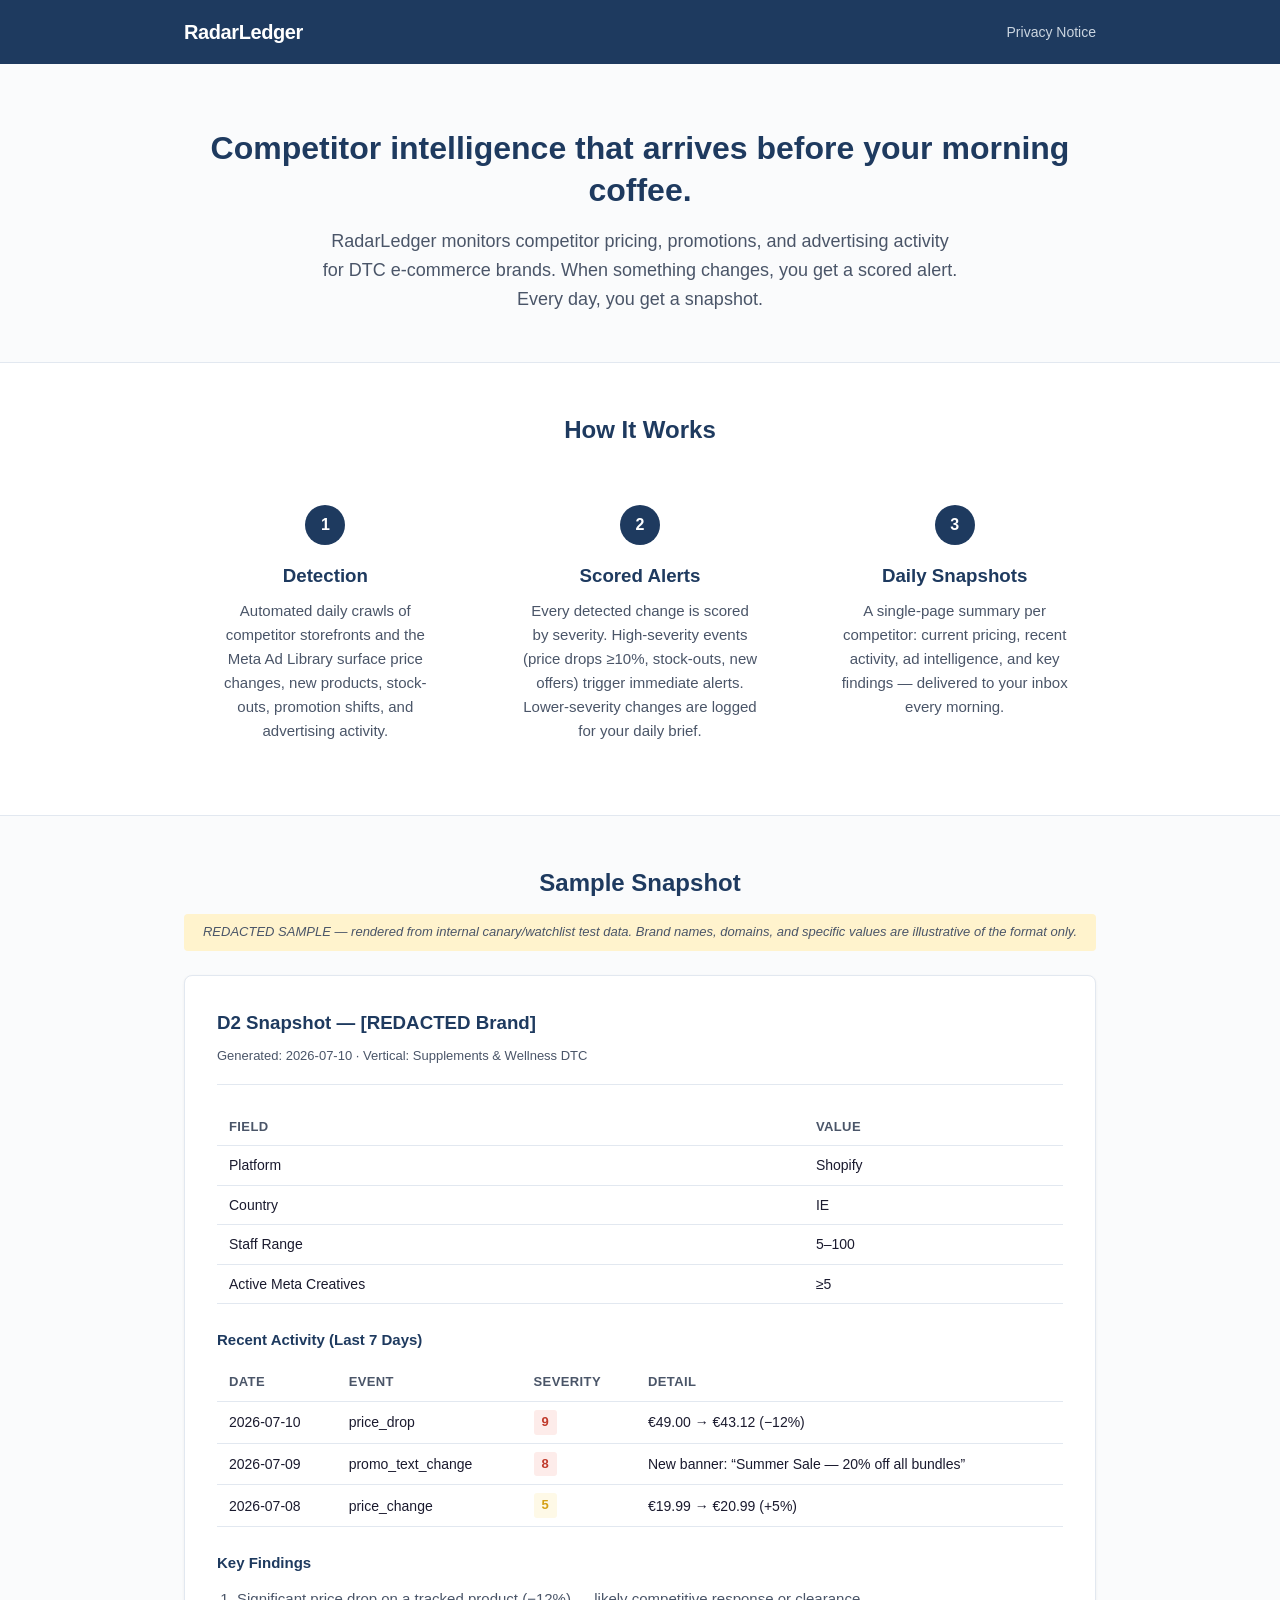
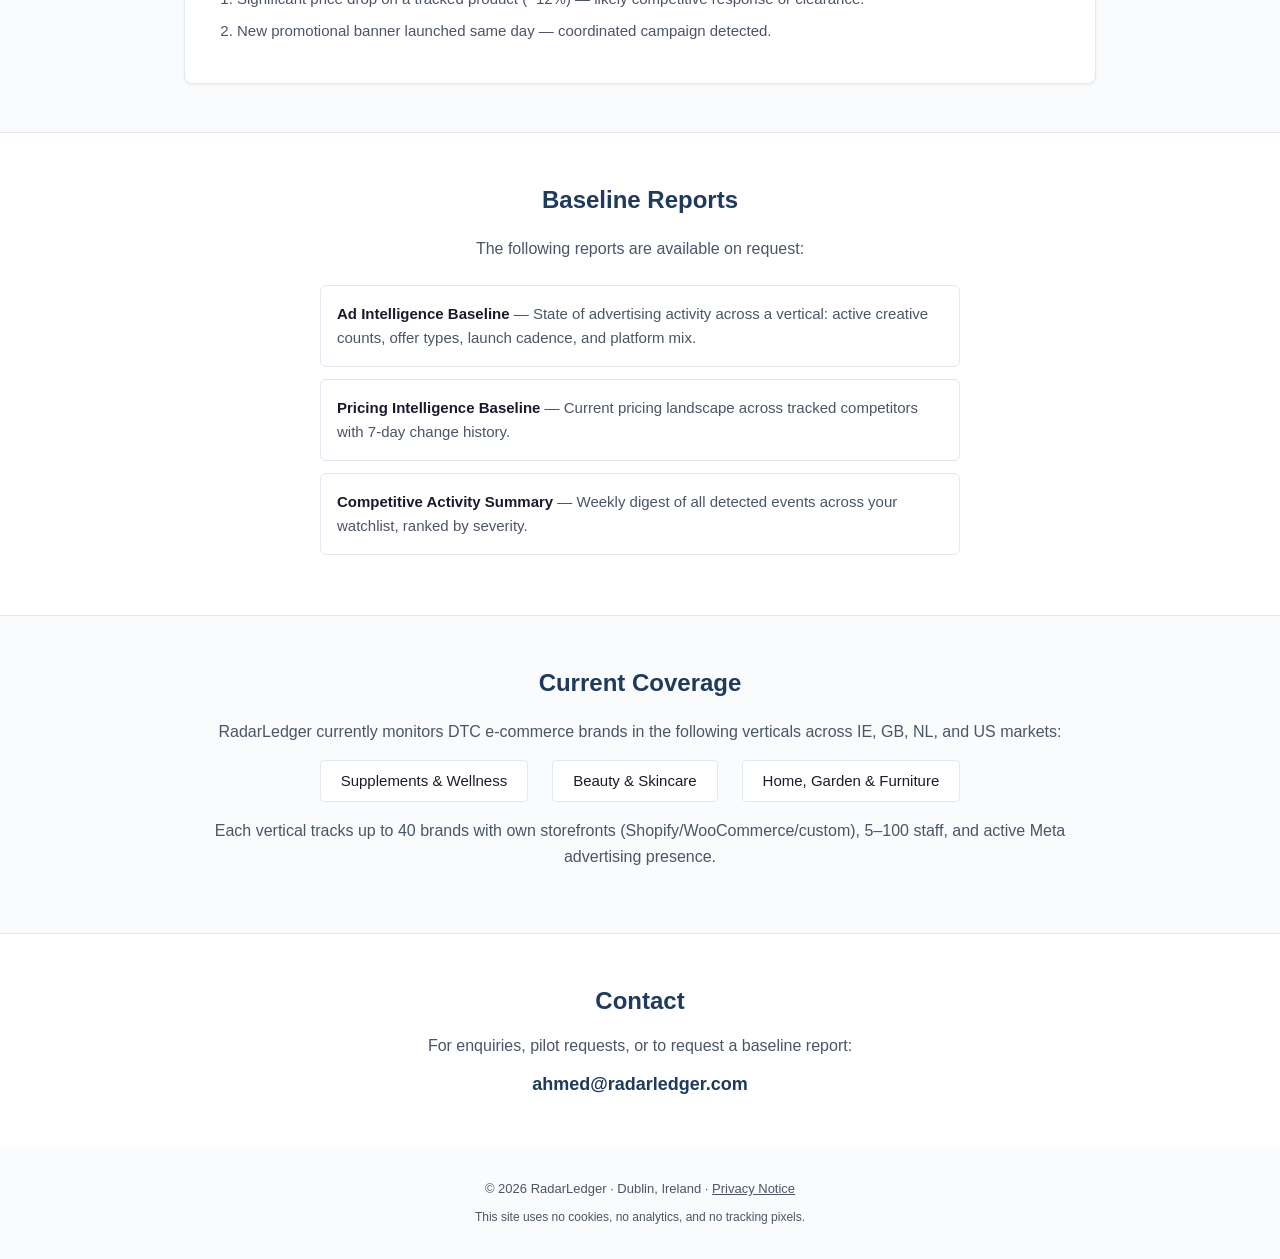
==== index.html @ 63203cfa "Initial site: index, privacy notice, CNAME for radarledger.com" ====
<!DOCTYPE html>
<html lang="en">
<head>
    <meta charset="UTF-8">
    <meta name="viewport" content="width=device-width, initial-scale=1.0">
    <title>RadarLedger — Competitive Price &amp; Promotion Intelligence</title>
    <meta name="description" content="RadarLedger monitors competitor pricing, promotions, and ad activity for DTC brands. Scored alerts and daily snapshots delivered to your inbox.">
    <link rel="stylesheet" href="style.css">
    <!-- DRAFT — FOR PROFESSIONAL REVIEW -->
    <!-- No cookies. No analytics. No tracking pixels. -->
</head>
<body>
    <header>
        <div class="container">
            <div class="logo">RadarLedger</div>
            <nav>
                <a href="/privacy">Privacy Notice</a>
            </nav>
        </div>
    </header>

    <main>
        <section class="hero">
            <div class="container">
                <h1>Competitor intelligence that arrives before your morning coffee.</h1>
                <p class="subtitle">RadarLedger monitors competitor pricing, promotions, and advertising activity for DTC e-commerce brands. When something changes, you get a scored alert. Every day, you get a snapshot.</p>
            </div>
        </section>

        <section class="how-it-works">
            <div class="container">
                <h2>How It Works</h2>
                <div class="steps">
                    <div class="step">
                        <div class="step-number">1</div>
                        <h3>Detection</h3>
                        <p>Automated daily crawls of competitor storefronts and the Meta Ad Library surface price changes, new products, stock-outs, promotion shifts, and advertising activity.</p>
                    </div>
                    <div class="step">
                        <div class="step-number">2</div>
                        <h3>Scored Alerts</h3>
                        <p>Every detected change is scored by severity. High-severity events (price drops &ge;10%, stock-outs, new offers) trigger immediate alerts. Lower-severity changes are logged for your daily brief.</p>
                    </div>
                    <div class="step">
                        <div class="step-number">3</div>
                        <h3>Daily Snapshots</h3>
                        <p>A single-page summary per competitor: current pricing, recent activity, ad intelligence, and key findings — delivered to your inbox every morning.</p>
                    </div>
                </div>
            </div>
        </section>

        <section class="sample-snapshot">
            <div class="container">
                <h2>Sample Snapshot</h2>
                <p class="sample-label">REDACTED SAMPLE — rendered from internal canary/watchlist test data. Brand names, domains, and specific values are illustrative of the format only.</p>
                <div class="snapshot-card">
                    <div class="snapshot-header">
                        <h3>D2 Snapshot — [REDACTED Brand]</h3>
                        <span class="snapshot-meta">Generated: 2026-07-10 &middot; Vertical: Supplements &amp; Wellness DTC</span>
                    </div>
                    <table class="snapshot-table">
                        <thead>
                            <tr>
                                <th>Field</th>
                                <th>Value</th>
                            </tr>
                        </thead>
                        <tbody>
                            <tr><td>Platform</td><td>Shopify</td></tr>
                            <tr><td>Country</td><td>IE</td></tr>
                            <tr><td>Staff Range</td><td>5–100</td></tr>
                            <tr><td>Active Meta Creatives</td><td>&ge;5</td></tr>
                        </tbody>
                    </table>

                    <h4>Recent Activity (Last 7 Days)</h4>
                    <table class="snapshot-table">
                        <thead>
                            <tr>
                                <th>Date</th>
                                <th>Event</th>
                                <th>Severity</th>
                                <th>Detail</th>
                            </tr>
                        </thead>
                        <tbody>
                            <tr>
                                <td>2026-07-10</td>
                                <td>price_drop</td>
                                <td><span class="severity high">9</span></td>
                                <td>&euro;49.00 &rarr; &euro;43.12 (&minus;12%)</td>
                            </tr>
                            <tr>
                                <td>2026-07-09</td>
                                <td>promo_text_change</td>
                                <td><span class="severity high">8</span></td>
                                <td>New banner: &ldquo;Summer Sale — 20% off all bundles&rdquo;</td>
                            </tr>
                            <tr>
                                <td>2026-07-08</td>
                                <td>price_change</td>
                                <td><span class="severity medium">5</span></td>
                                <td>&euro;19.99 &rarr; &euro;20.99 (+5%)</td>
                            </tr>
                        </tbody>
                    </table>

                    <h4>Key Findings</h4>
                    <ol>
                        <li>Significant price drop on a tracked product (&minus;12%) — likely competitive response or clearance.</li>
                        <li>New promotional banner launched same day — coordinated campaign detected.</li>
                    </ol>
                </div>
            </div>
        </section>

        <section class="reports">
            <div class="container">
                <h2>Baseline Reports</h2>
                <p>The following reports are available on request:</p>
                <ul class="report-list">
                    <li><strong>Ad Intelligence Baseline</strong> — State of advertising activity across a vertical: active creative counts, offer types, launch cadence, and platform mix.</li>
                    <li><strong>Pricing Intelligence Baseline</strong> — Current pricing landscape across tracked competitors with 7-day change history.</li>
                    <li><strong>Competitive Activity Summary</strong> — Weekly digest of all detected events across your watchlist, ranked by severity.</li>
                </ul>
            </div>
        </section>

        <section class="verticals">
            <div class="container">
                <h2>Current Coverage</h2>
                <p>RadarLedger currently monitors DTC e-commerce brands in the following verticals across IE, GB, NL, and US markets:</p>
                <ul class="vertical-list">
                    <li>Supplements &amp; Wellness</li>
                    <li>Beauty &amp; Skincare</li>
                    <li>Home, Garden &amp; Furniture</li>
                </ul>
                <p>Each vertical tracks up to 40 brands with own storefronts (Shopify/WooCommerce/custom), 5–100 staff, and active Meta advertising presence.</p>
            </div>
        </section>

        <section class="contact">
            <div class="container">
                <h2>Contact</h2>
                <p>For enquiries, pilot requests, or to request a baseline report:</p>
                <p class="contact-email"><a href="mailto:ahmed@radarledger.com">ahmed@radarledger.com</a></p>
            </div>
        </section>
    </main>

    <footer>
        <div class="container">
            <p>&copy; 2026 RadarLedger &middot; Dublin, Ireland &middot; <a href="/privacy">Privacy Notice</a></p>
            <p class="footer-note">This site uses no cookies, no analytics, and no tracking pixels.</p>
        </div>
    </footer>
</body>
</html>
---- style.css ----
/* RadarLedger — Static Site Styles */
/* No external fonts loaded (privacy). System font stack only. */

:root {
    --color-bg: #fafbfc;
    --color-surface: #ffffff;
    --color-text: #1a1a2e;
    --color-text-muted: #4a5568;
    --color-primary: #1e3a5f;
    --color-accent: #2d6a4f;
    --color-border: #e2e8f0;
    --color-severity-high: #c0392b;
    --color-severity-medium: #d4a017;
    --font-stack: -apple-system, BlinkMacSystemFont, "Segoe UI", Roboto, "Helvetica Neue", Arial, sans-serif;
    --max-width: 960px;
}

*, *::before, *::after {
    box-sizing: border-box;
    margin: 0;
    padding: 0;
}

html {
    font-size: 16px;
    line-height: 1.6;
}

body {
    font-family: var(--font-stack);
    color: var(--color-text);
    background: var(--color-bg);
}

.container {
    max-width: var(--max-width);
    margin: 0 auto;
    padding: 0 1.5rem;
}

/* Header */
header {
    background: var(--color-primary);
    color: #fff;
    padding: 1rem 0;
}

header .container {
    display: flex;
    justify-content: space-between;
    align-items: center;
}

.logo {
    font-size: 1.25rem;
    font-weight: 700;
    letter-spacing: -0.02em;
}

nav a {
    color: #cbd5e0;
    text-decoration: none;
    font-size: 0.875rem;
}

nav a:hover {
    color: #fff;
}

/* Hero */
.hero {
    padding: 4rem 0 3rem;
    text-align: center;
}

.hero h1 {
    font-size: 2rem;
    font-weight: 700;
    line-height: 1.3;
    color: var(--color-primary);
    margin-bottom: 1rem;
}

.subtitle {
    font-size: 1.125rem;
    color: var(--color-text-muted);
    max-width: 640px;
    margin: 0 auto;
}

/* How It Works */
.how-it-works {
    padding: 3rem 0;
    background: var(--color-surface);
    border-top: 1px solid var(--color-border);
    border-bottom: 1px solid var(--color-border);
}

.how-it-works h2 {
    text-align: center;
    margin-bottom: 2rem;
    color: var(--color-primary);
}

.steps {
    display: grid;
    grid-template-columns: repeat(auto-fit, minmax(250px, 1fr));
    gap: 2rem;
}

.step {
    text-align: center;
    padding: 1.5rem;
}

.step-number {
    display: inline-flex;
    align-items: center;
    justify-content: center;
    width: 2.5rem;
    height: 2.5rem;
    background: var(--color-primary);
    color: #fff;
    border-radius: 50%;
    font-weight: 700;
    margin-bottom: 1rem;
}

.step h3 {
    margin-bottom: 0.5rem;
    color: var(--color-primary);
}

.step p {
    font-size: 0.9375rem;
    color: var(--color-text-muted);
}

/* Sample Snapshot */
.sample-snapshot {
    padding: 3rem 0;
}

.sample-snapshot h2 {
    text-align: center;
    margin-bottom: 0.75rem;
    color: var(--color-primary);
}

.sample-label {
    text-align: center;
    font-size: 0.8125rem;
    color: var(--color-text-muted);
    font-style: italic;
    margin-bottom: 1.5rem;
    padding: 0.5rem 1rem;
    background: #fff3cd;
    border-radius: 4px;
    display: inline-block;
    width: 100%;
}

.snapshot-card {
    background: var(--color-surface);
    border: 1px solid var(--color-border);
    border-radius: 8px;
    padding: 2rem;
    box-shadow: 0 1px 3px rgba(0,0,0,0.06);
}

.snapshot-header {
    margin-bottom: 1.5rem;
    padding-bottom: 1rem;
    border-bottom: 1px solid var(--color-border);
}

.snapshot-header h3 {
    color: var(--color-primary);
    margin-bottom: 0.25rem;
}

.snapshot-meta {
    font-size: 0.8125rem;
    color: var(--color-text-muted);
}

.snapshot-card h4 {
    margin-top: 1.5rem;
    margin-bottom: 0.75rem;
    color: var(--color-primary);
    font-size: 0.9375rem;
}

.snapshot-table {
    width: 100%;
    border-collapse: collapse;
    font-size: 0.875rem;
}

.snapshot-table th,
.snapshot-table td {
    text-align: left;
    padding: 0.5rem 0.75rem;
    border-bottom: 1px solid var(--color-border);
}

.snapshot-table th {
    font-weight: 600;
    color: var(--color-text-muted);
    font-size: 0.8125rem;
    text-transform: uppercase;
    letter-spacing: 0.03em;
}

.severity {
    display: inline-block;
    padding: 0.125rem 0.5rem;
    border-radius: 3px;
    font-weight: 600;
    font-size: 0.8125rem;
}

.severity.high {
    background: #fdecea;
    color: var(--color-severity-high);
}

.severity.medium {
    background: #fef9e7;
    color: var(--color-severity-medium);
}

.snapshot-card ol {
    padding-left: 1.25rem;
    font-size: 0.9375rem;
    color: var(--color-text-muted);
}

.snapshot-card ol li {
    margin-bottom: 0.5rem;
}

/* Reports */
.reports {
    padding: 3rem 0;
    background: var(--color-surface);
    border-top: 1px solid var(--color-border);
    border-bottom: 1px solid var(--color-border);
}

.reports h2 {
    text-align: center;
    margin-bottom: 1rem;
    color: var(--color-primary);
}

.reports > .container > p {
    text-align: center;
    margin-bottom: 1.5rem;
    color: var(--color-text-muted);
}

.report-list {
    list-style: none;
    max-width: 640px;
    margin: 0 auto;
}

.report-list li {
    padding: 1rem;
    border: 1px solid var(--color-border);
    border-radius: 6px;
    margin-bottom: 0.75rem;
    font-size: 0.9375rem;
    color: var(--color-text-muted);
}

.report-list li strong {
    color: var(--color-text);
}

/* Verticals */
.verticals {
    padding: 3rem 0;
}

.verticals h2 {
    text-align: center;
    margin-bottom: 1rem;
    color: var(--color-primary);
}

.verticals p {
    text-align: center;
    color: var(--color-text-muted);
    margin-bottom: 1rem;
}

.vertical-list {
    list-style: none;
    display: flex;
    justify-content: center;
    gap: 1.5rem;
    flex-wrap: wrap;
    margin-bottom: 1rem;
}

.vertical-list li {
    padding: 0.5rem 1.25rem;
    background: var(--color-surface);
    border: 1px solid var(--color-border);
    border-radius: 4px;
    font-size: 0.9375rem;
    font-weight: 500;
}

/* Contact */
.contact {
    padding: 3rem 0;
    text-align: center;
    background: var(--color-surface);
    border-top: 1px solid var(--color-border);
}

.contact h2 {
    margin-bottom: 0.75rem;
    color: var(--color-primary);
}

.contact p {
    color: var(--color-text-muted);
}

.contact-email {
    margin-top: 0.75rem;
}

.contact-email a {
    color: var(--color-primary);
    font-weight: 600;
    font-size: 1.125rem;
    text-decoration: none;
}

.contact-email a:hover {
    text-decoration: underline;
}

/* Footer */
footer {
    padding: 2rem 0;
    text-align: center;
    font-size: 0.8125rem;
    color: var(--color-text-muted);
}

footer a {
    color: var(--color-text-muted);
    text-decoration: underline;
}

.footer-note {
    margin-top: 0.5rem;
    font-size: 0.75rem;
}

/* Responsive */
@media (max-width: 600px) {
    .hero h1 {
        font-size: 1.5rem;
    }

    .steps {
        grid-template-columns: 1fr;
    }

    .vertical-list {
        flex-direction: column;
        align-items: center;
    }

    .snapshot-card {
        padding: 1.25rem;
    }

    .snapshot-table {
        font-size: 0.8125rem;
    }
}
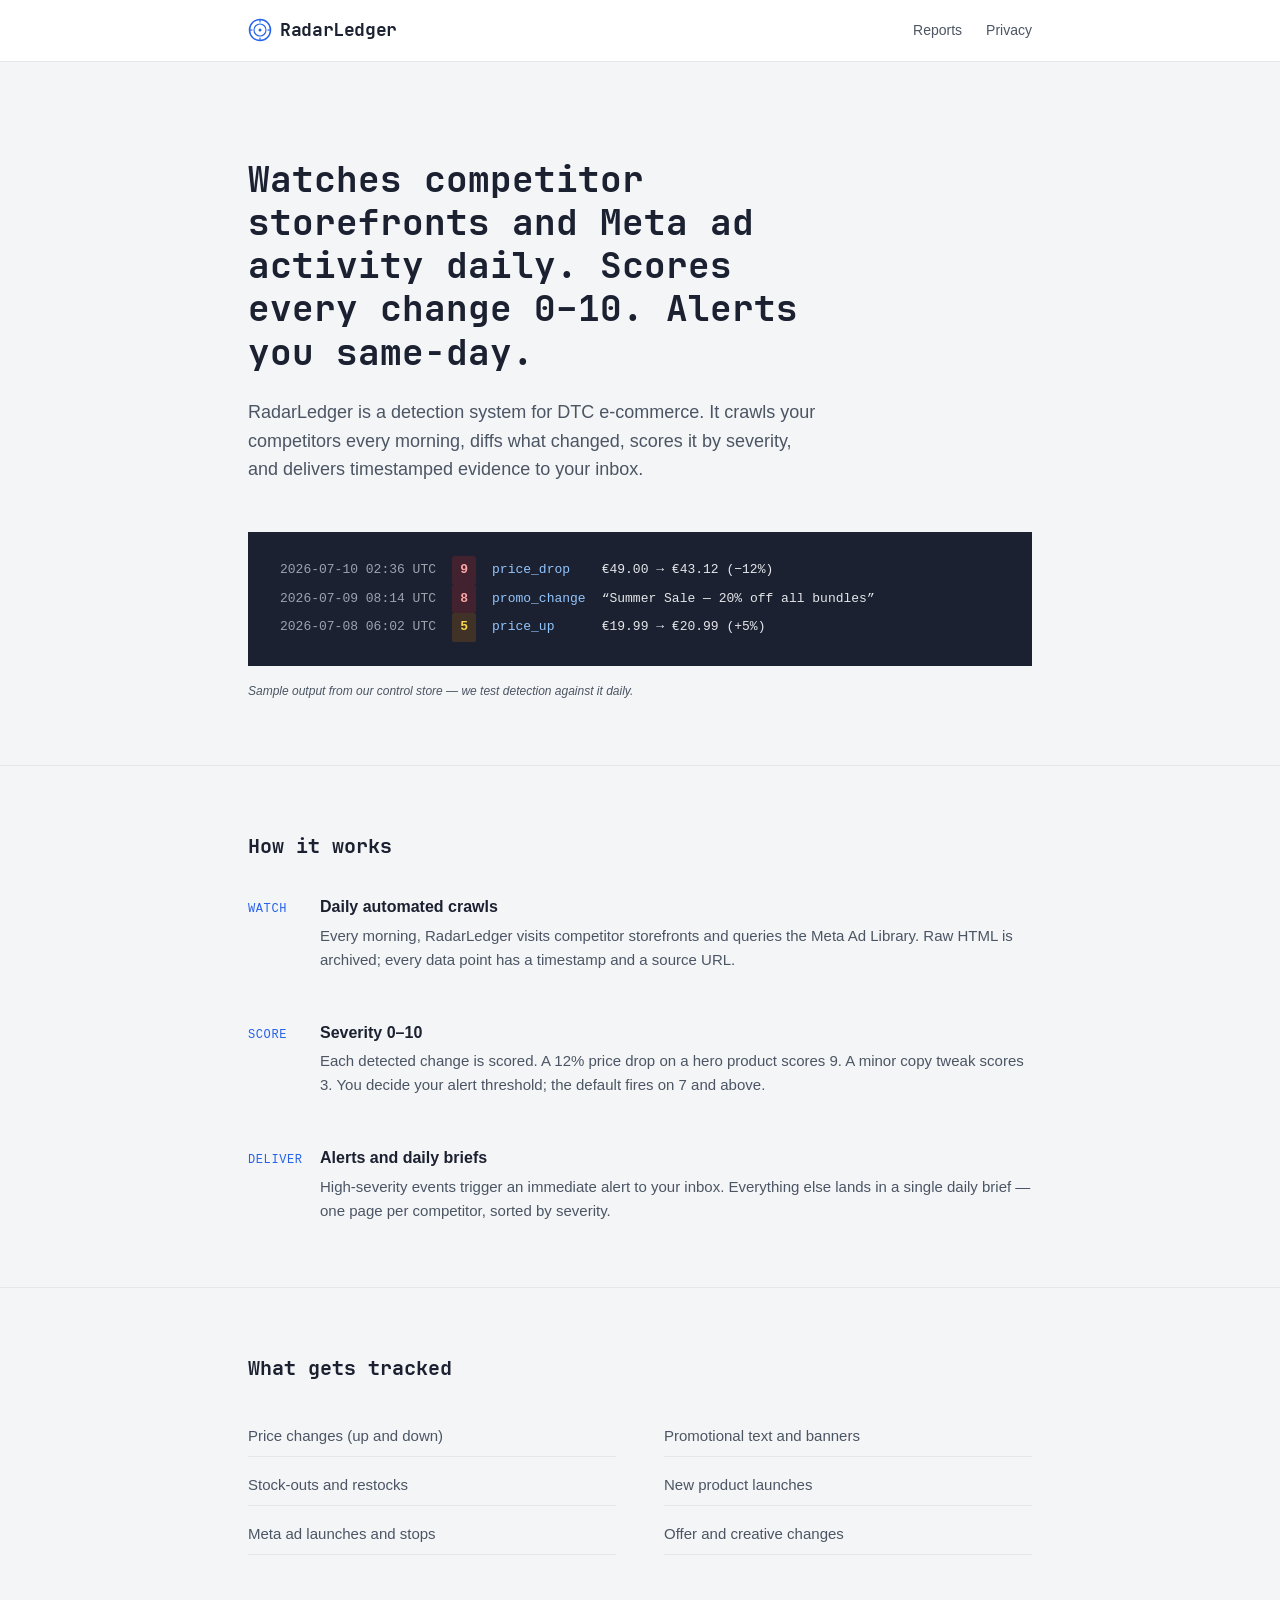
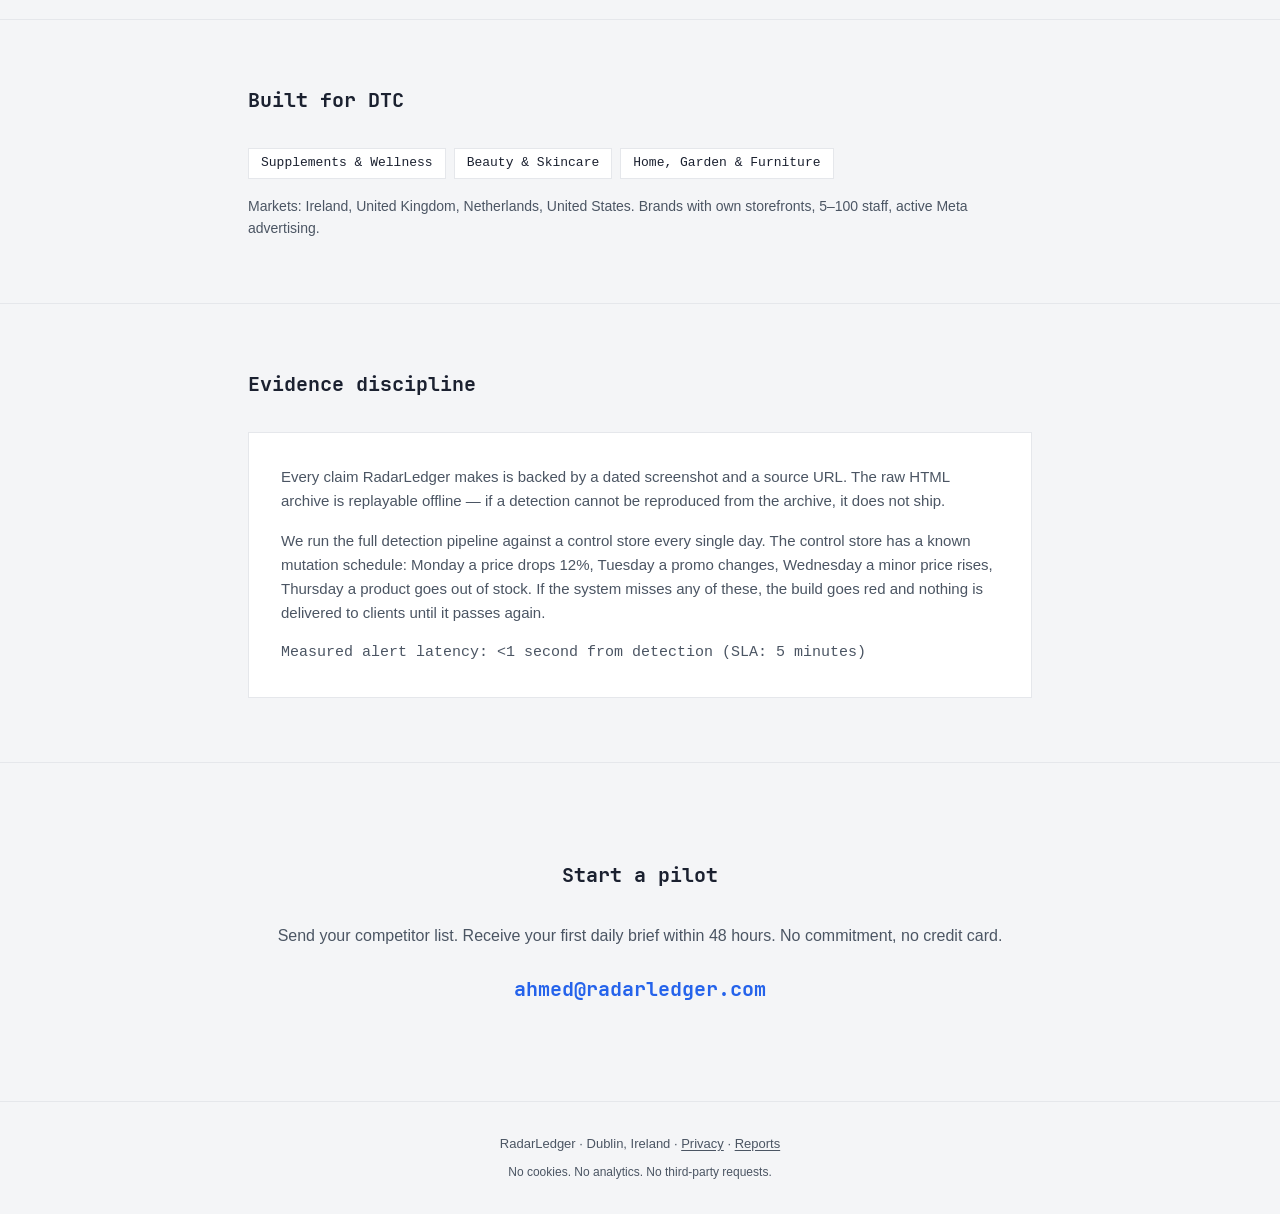
==== commit 23a81ebb: "feat: complete site rebuild — distinctive detection instrument identity - Monospace display font (Je" ====
--- a/index.html
+++ b/index.html
@@ -1,159 +1,147 @@
 <!DOCTYPE html>
 <html lang="en">
 <head>
-    <meta charset="UTF-8">
-    <meta name="viewport" content="width=device-width, initial-scale=1.0">
-    <title>RadarLedger — Competitive Price &amp; Promotion Intelligence</title>
-    <meta name="description" content="RadarLedger monitors competitor pricing, promotions, and ad activity for DTC brands. Scored alerts and daily snapshots delivered to your inbox.">
-    <link rel="stylesheet" href="style.css">
-    <!-- DRAFT — FOR PROFESSIONAL REVIEW -->
-    <!-- No cookies. No analytics. No tracking pixels. -->
+  <meta charset="UTF-8">
+  <meta name="viewport" content="width=device-width, initial-scale=1.0">
+  <title>RadarLedger — Competitor Detection for DTC Brands</title>
+  <meta name="description" content="RadarLedger watches competitor storefronts and Meta ad activity daily. Scores every change 0-10. Alerts you same-day.">
+  <link rel="icon" href="data:image/svg+xml,<svg xmlns='http://www.w3.org/2000/svg' viewBox='0 0 32 32'><circle cx='16' cy='16' r='14' fill='none' stroke='%232563EB' stroke-width='2'/><circle cx='16' cy='16' r='8' fill='none' stroke='%232563EB' stroke-width='1.5'/><circle cx='16' cy='16' r='2' fill='%232563EB'/><line x1='16' y1='2' x2='16' y2='6' stroke='%232563EB' stroke-width='1.5'/></svg>">
+  <link rel="stylesheet" href="style.css">
 </head>
 <body>
-    <header>
-        <div class="container">
-            <div class="logo">RadarLedger</div>
-            <nav>
-                <a href="/privacy">Privacy Notice</a>
-            </nav>
+  <header class="site-header">
+    <div class="wrap">
+      <a href="/" class="wordmark" aria-label="RadarLedger home">
+        <svg width="24" height="24" viewBox="0 0 32 32" fill="none" xmlns="http://www.w3.org/2000/svg" aria-hidden="true">
+          <circle cx="16" cy="16" r="14" stroke="#2563EB" stroke-width="2"/>
+          <circle cx="16" cy="16" r="8" stroke="#2563EB" stroke-width="1.5"/>
+          <circle cx="16" cy="16" r="2" fill="#2563EB"/>
+          <line x1="16" y1="2" x2="16" y2="6" stroke="#2563EB" stroke-width="1.5"/>
+          <line x1="16" y1="26" x2="16" y2="30" stroke="#2563EB" stroke-width="1.5"/>
+          <line x1="2" y1="16" x2="6" y2="16" stroke="#2563EB" stroke-width="1.5"/>
+          <line x1="26" y1="16" x2="30" y2="16" stroke="#2563EB" stroke-width="1.5"/>
+        </svg>
+        <span>RadarLedger</span>
+      </a>
+      <nav class="site-nav">
+        <a href="reports.html">Reports</a>
+        <a href="privacy.html">Privacy</a>
+      </nav>
+    </div>
+  </header>
+
+  <main>
+    <section class="hero">
+      <div class="wrap">
+        <h1>Watches competitor storefronts and Meta ad activity daily. Scores every change 0&ndash;10. Alerts you same-day.</h1>
+        <p class="hero-sub">RadarLedger is a detection system for DTC e-commerce. It crawls your competitors every morning, diffs what changed, scores it by severity, and delivers timestamped evidence to your inbox.</p>
+
+        <div class="ledger-strip" aria-label="Sample detection events from control store">
+          <ol>
+            <li>
+              <span class="ts">2026-07-10 02:36 UTC</span>
+              <span class="sev sev-high">9</span>
+              <span class="evt">price_drop</span>
+              <span class="detail">&euro;49.00 &rarr; &euro;43.12 (&minus;12%)</span>
+            </li>
+            <li>
+              <span class="ts">2026-07-09 08:14 UTC</span>
+              <span class="sev sev-high">8</span>
+              <span class="evt">promo_change</span>
+              <span class="detail">&ldquo;Summer Sale &mdash; 20% off all bundles&rdquo;</span>
+            </li>
+            <li>
+              <span class="ts">2026-07-08 06:02 UTC</span>
+              <span class="sev sev-med">5</span>
+              <span class="evt">price_up</span>
+              <span class="detail">&euro;19.99 &rarr; &euro;20.99 (+5%)</span>
+            </li>
+          </ol>
         </div>
-    </header>
+        <p class="ledger-caption">Sample output from our control store &mdash; we test detection against it daily.</p>
+      </div>
+    </section>
 
-    <main>
-        <section class="hero">
-            <div class="container">
-                <h1>Competitor intelligence that arrives before your morning coffee.</h1>
-                <p class="subtitle">RadarLedger monitors competitor pricing, promotions, and advertising activity for DTC e-commerce brands. When something changes, you get a scored alert. Every day, you get a snapshot.</p>
+    <section>
+      <div class="wrap">
+        <h2 class="section-title">How it works</h2>
+        <div class="how-steps">
+          <div class="how-step">
+            <span class="step-label">Watch</span>
+            <div>
+              <h3>Daily automated crawls</h3>
+              <p>Every morning, RadarLedger visits competitor storefronts and queries the Meta Ad Library. Raw HTML is archived; every data point has a timestamp and a source URL.</p>
             </div>
-        </section>
+          </div>
+          <div class="how-step">
+            <span class="step-label">Score</span>
+            <div>
+              <h3>Severity 0&ndash;10</h3>
+              <p>Each detected change is scored. A 12% price drop on a hero product scores 9. A minor copy tweak scores 3. You decide your alert threshold; the default fires on 7 and above.</p>
+            </div>
+          </div>
+          <div class="how-step">
+            <span class="step-label">Deliver</span>
+            <div>
+              <h3>Alerts and daily briefs</h3>
+              <p>High-severity events trigger an immediate alert to your inbox. Everything else lands in a single daily brief &mdash; one page per competitor, sorted by severity.</p>
+            </div>
+          </div>
+        </div>
+      </div>
+    </section>
 
-        <section class="how-it-works">
-            <div class="container">
-                <h2>How It Works</h2>
-                <div class="steps">
-                    <div class="step">
-                        <div class="step-number">1</div>
-                        <h3>Detection</h3>
-                        <p>Automated daily crawls of competitor storefronts and the Meta Ad Library surface price changes, new products, stock-outs, promotion shifts, and advertising activity.</p>
-                    </div>
-                    <div class="step">
-                        <div class="step-number">2</div>
-                        <h3>Scored Alerts</h3>
-                        <p>Every detected change is scored by severity. High-severity events (price drops &ge;10%, stock-outs, new offers) trigger immediate alerts. Lower-severity changes are logged for your daily brief.</p>
-                    </div>
-                    <div class="step">
-                        <div class="step-number">3</div>
-                        <h3>Daily Snapshots</h3>
-                        <p>A single-page summary per competitor: current pricing, recent activity, ad intelligence, and key findings — delivered to your inbox every morning.</p>
-                    </div>
-                </div>
-            </div>
-        </section>
+    <section>
+      <div class="wrap">
+        <h2 class="section-title">What gets tracked</h2>
+        <ul class="tracked-grid">
+          <li>Price changes (up and down)</li>
+          <li>Promotional text and banners</li>
+          <li>Stock-outs and restocks</li>
+          <li>New product launches</li>
+          <li>Meta ad launches and stops</li>
+          <li>Offer and creative changes</li>
+        </ul>
+      </div>
+    </section>
 
-        <section class="sample-snapshot">
-            <div class="container">
-                <h2>Sample Snapshot</h2>
-                <p class="sample-label">REDACTED SAMPLE — rendered from internal canary/watchlist test data. Brand names, domains, and specific values are illustrative of the format only.</p>
-                <div class="snapshot-card">
-                    <div class="snapshot-header">
-                        <h3>D2 Snapshot — [REDACTED Brand]</h3>
-                        <span class="snapshot-meta">Generated: 2026-07-10 &middot; Vertical: Supplements &amp; Wellness DTC</span>
-                    </div>
-                    <table class="snapshot-table">
-                        <thead>
-                            <tr>
-                                <th>Field</th>
-                                <th>Value</th>
-                            </tr>
-                        </thead>
-                        <tbody>
-                            <tr><td>Platform</td><td>Shopify</td></tr>
-                            <tr><td>Country</td><td>IE</td></tr>
-                            <tr><td>Staff Range</td><td>5–100</td></tr>
-                            <tr><td>Active Meta Creatives</td><td>&ge;5</td></tr>
-                        </tbody>
-                    </table>
+    <section>
+      <div class="wrap">
+        <h2 class="section-title">Built for DTC</h2>
+        <ul class="vertical-tags">
+          <li>Supplements &amp; Wellness</li>
+          <li>Beauty &amp; Skincare</li>
+          <li>Home, Garden &amp; Furniture</li>
+        </ul>
+        <p class="markets">Markets: Ireland, United Kingdom, Netherlands, United States. Brands with own storefronts, 5&ndash;100 staff, active Meta advertising.</p>
+      </div>
+    </section>
 
-                    <h4>Recent Activity (Last 7 Days)</h4>
-                    <table class="snapshot-table">
-                        <thead>
-                            <tr>
-                                <th>Date</th>
-                                <th>Event</th>
-                                <th>Severity</th>
-                                <th>Detail</th>
-                            </tr>
-                        </thead>
-                        <tbody>
-                            <tr>
-                                <td>2026-07-10</td>
-                                <td>price_drop</td>
-                                <td><span class="severity high">9</span></td>
-                                <td>&euro;49.00 &rarr; &euro;43.12 (&minus;12%)</td>
-                            </tr>
-                            <tr>
-                                <td>2026-07-09</td>
-                                <td>promo_text_change</td>
-                                <td><span class="severity high">8</span></td>
-                                <td>New banner: &ldquo;Summer Sale — 20% off all bundles&rdquo;</td>
-                            </tr>
-                            <tr>
-                                <td>2026-07-08</td>
-                                <td>price_change</td>
-                                <td><span class="severity medium">5</span></td>
-                                <td>&euro;19.99 &rarr; &euro;20.99 (+5%)</td>
-                            </tr>
-                        </tbody>
-                    </table>
+    <section>
+      <div class="wrap">
+        <h2 class="section-title">Evidence discipline</h2>
+        <div class="evidence-block">
+          <p>Every claim RadarLedger makes is backed by a dated screenshot and a source URL. The raw HTML archive is replayable offline &mdash; if a detection cannot be reproduced from the archive, it does not ship.</p>
+          <p>We run the full detection pipeline against a control store every single day. The control store has a known mutation schedule: Monday a price drops 12%, Tuesday a promo changes, Wednesday a minor price rises, Thursday a product goes out of stock. If the system misses any of these, the build goes red and nothing is delivered to clients until it passes again.</p>
+          <p class="evidence-stat">Measured alert latency: &lt;1 second from detection (SLA: 5 minutes)</p>
+        </div>
+      </div>
+    </section>
 
-                    <h4>Key Findings</h4>
-                    <ol>
-                        <li>Significant price drop on a tracked product (&minus;12%) — likely competitive response or clearance.</li>
-                        <li>New promotional banner launched same day — coordinated campaign detected.</li>
-                    </ol>
-                </div>
-            </div>
-        </section>
+    <section class="cta-section">
+      <div class="wrap">
+        <h2 class="section-title">Start a pilot</h2>
+        <p>Send your competitor list. Receive your first daily brief within 48 hours. No commitment, no credit card.</p>
+        <a href="mailto:ahmed@radarledger.com" class="cta-email">ahmed@radarledger.com</a>
+      </div>
+    </section>
+  </main>
 
-        <section class="reports">
-            <div class="container">
-                <h2>Baseline Reports</h2>
-                <p>The following reports are available on request:</p>
-                <ul class="report-list">
-                    <li><strong>Ad Intelligence Baseline</strong> — State of advertising activity across a vertical: active creative counts, offer types, launch cadence, and platform mix.</li>
-                    <li><strong>Pricing Intelligence Baseline</strong> — Current pricing landscape across tracked competitors with 7-day change history.</li>
-                    <li><strong>Competitive Activity Summary</strong> — Weekly digest of all detected events across your watchlist, ranked by severity.</li>
-                </ul>
-            </div>
-        </section>
-
-        <section class="verticals">
-            <div class="container">
-                <h2>Current Coverage</h2>
-                <p>RadarLedger currently monitors DTC e-commerce brands in the following verticals across IE, GB, NL, and US markets:</p>
-                <ul class="vertical-list">
-                    <li>Supplements &amp; Wellness</li>
-                    <li>Beauty &amp; Skincare</li>
-                    <li>Home, Garden &amp; Furniture</li>
-                </ul>
-                <p>Each vertical tracks up to 40 brands with own storefronts (Shopify/WooCommerce/custom), 5–100 staff, and active Meta advertising presence.</p>
-            </div>
-        </section>
-
-        <section class="contact">
-            <div class="container">
-                <h2>Contact</h2>
-                <p>For enquiries, pilot requests, or to request a baseline report:</p>
-                <p class="contact-email"><a href="mailto:ahmed@radarledger.com">ahmed@radarledger.com</a></p>
-            </div>
-        </section>
-    </main>
-
-    <footer>
-        <div class="container">
-            <p>&copy; 2026 RadarLedger &middot; Dublin, Ireland &middot; <a href="/privacy">Privacy Notice</a></p>
-            <p class="footer-note">This site uses no cookies, no analytics, and no tracking pixels.</p>
-        </div>
-    </footer>
+  <footer class="site-footer">
+    <div class="wrap">
+      <p>RadarLedger &middot; Dublin, Ireland &middot; <a href="privacy.html">Privacy</a> &middot; <a href="reports.html">Reports</a></p>
+      <span class="no-track">No cookies. No analytics. No third-party requests.</span>
+    </div>
+  </footer>
 </body>
 </html>
--- a/style.css
+++ b/style.css
@@ -1,389 +1,149 @@
-/* RadarLedger — Static Site Styles */
-/* No external fonts loaded (privacy). System font stack only. */
+/* RadarLedger — Detection Instrument for Commerce */
+/* Zero external requests. Self-hosted font. No cookies. No tracking. */
+
+@font-face {
+  font-family: 'JetBrains Mono';
+  src: url('fonts/JetBrainsMono-Bold.woff2') format('woff2');
+  font-weight: 700;
+  font-style: normal;
+  font-display: swap;
+}
 
 :root {
-    --color-bg: #fafbfc;
-    --color-surface: #ffffff;
-    --color-text: #1a1a2e;
-    --color-text-muted: #4a5568;
-    --color-primary: #1e3a5f;
-    --color-accent: #2d6a4f;
-    --color-border: #e2e8f0;
-    --color-severity-high: #c0392b;
-    --color-severity-medium: #d4a017;
-    --font-stack: -apple-system, BlinkMacSystemFont, "Segoe UI", Roboto, "Helvetica Neue", Arial, sans-serif;
-    --max-width: 960px;
+  --ink: #1B2130;
+  --paper: #F4F5F7;
+  --surface: #FFFFFF;
+  --signal: #2563EB;
+  --alert: #DC2626;
+  --muted: #4B5563;
+  --amber: #D97706;
+  --border: #E5E7EB;
+  --font-display: 'JetBrains Mono', ui-monospace, 'Cascadia Code', monospace;
+  --font-body: -apple-system, BlinkMacSystemFont, 'Segoe UI', Inter, Roboto, sans-serif;
+  --font-data: ui-monospace, 'Cascadia Code', 'Fira Code', monospace;
+  --max-w: 52rem;
+  --space-xs: 0.5rem;
+  --space-sm: 1rem;
+  --space-md: 1.5rem;
+  --space-lg: 2rem;
+  --space-xl: 3rem;
+  --space-2xl: 4rem;
+  --space-3xl: 6rem;
 }
 
-*, *::before, *::after {
-    box-sizing: border-box;
-    margin: 0;
-    padding: 0;
+*, *::before, *::after { box-sizing: border-box; margin: 0; padding: 0; }
+html { font-size: 16px; line-height: 1.6; }
+body { font-family: var(--font-body); color: var(--ink); background: var(--paper); -webkit-font-smoothing: antialiased; }
+.wrap { max-width: var(--max-w); margin: 0 auto; padding: 0 var(--space-md); }
+:focus-visible { outline: 2px solid var(--signal); outline-offset: 2px; }
+
+/* HEADER */
+.site-header { padding: var(--space-sm) 0; border-bottom: 1px solid var(--border); background: var(--surface); }
+.site-header .wrap { display: flex; justify-content: space-between; align-items: center; }
+.wordmark { display: flex; align-items: center; gap: var(--space-xs); text-decoration: none; color: var(--ink); }
+.wordmark svg { width: 24px; height: 24px; }
+.wordmark span { font-family: var(--font-display); font-weight: 700; font-size: 1.125rem; letter-spacing: -0.02em; }
+.site-nav { display: flex; gap: var(--space-md); }
+.site-nav a { color: var(--muted); text-decoration: none; font-size: 0.875rem; font-weight: 500; }
+.site-nav a:hover { color: var(--ink); }
+
+/* HERO */
+.hero { padding: var(--space-3xl) 0 var(--space-2xl); }
+.hero h1 { font-family: var(--font-display); font-weight: 700; font-size: 2.25rem; line-height: 1.2; color: var(--ink); margin-bottom: var(--space-md); max-width: 38rem; }
+.hero-sub { font-size: 1.125rem; color: var(--muted); max-width: 36rem; margin-bottom: var(--space-xl); }
+
+/* LEDGER STRIP */
+.ledger-strip { background: var(--ink); padding: var(--space-md) var(--space-lg); overflow-x: auto; margin-bottom: var(--space-sm); }
+.ledger-strip ol { list-style: none; min-width: max-content; }
+.ledger-strip li { font-family: var(--font-data); font-size: 0.8125rem; line-height: 2.2; color: #E5E7EB; white-space: nowrap; display: flex; align-items: center; gap: var(--space-sm); }
+.ledger-strip .ts { color: #9CA3AF; }
+.ledger-strip .sev { display: inline-block; width: 1.5rem; text-align: center; font-weight: 700; border-radius: 2px; padding: 0 0.25rem; }
+.sev-high { color: #FCA5A5; background: rgba(220,38,38,0.2); }
+.sev-med { color: #FCD34D; background: rgba(217,119,6,0.2); }
+.sev-low { color: #9CA3AF; background: rgba(107,114,128,0.15); }
+.ledger-strip .evt { color: #93C5FD; min-width: 12ch; }
+.ledger-strip .detail { color: #E5E7EB; }
+.ledger-caption { font-size: 0.75rem; color: var(--muted); font-style: italic; }
+
+@media (prefers-reduced-motion: no-preference) {
+  .ledger-strip li { opacity: 0; transform: translateY(4px); animation: ledger-in 0.3s ease forwards; }
+  .ledger-strip li:nth-child(1) { animation-delay: 0s; }
+  .ledger-strip li:nth-child(2) { animation-delay: 0.2s; }
+  .ledger-strip li:nth-child(3) { animation-delay: 0.4s; }
 }
+@keyframes ledger-in { to { opacity: 1; transform: translateY(0); } }
+@media (prefers-reduced-motion: reduce) { .ledger-strip li { opacity: 1; transform: none; animation: none; } }
 
-html {
-    font-size: 16px;
-    line-height: 1.6;
+/* SECTIONS */
+section { padding: var(--space-2xl) 0; }
+section + section { border-top: 1px solid var(--border); }
+.section-title { font-family: var(--font-display); font-weight: 700; font-size: 1.25rem; margin-bottom: var(--space-lg); color: var(--ink); }
+
+/* HOW IT WORKS */
+.how-steps { display: grid; gap: var(--space-xl); }
+.how-step { display: grid; grid-template-columns: 3.5rem 1fr; gap: 0 var(--space-sm); align-items: baseline; }
+.step-label { font-family: var(--font-data); font-size: 0.75rem; color: var(--signal); text-transform: uppercase; letter-spacing: 0.05em; }
+.how-step h3 { font-size: 1rem; font-weight: 600; margin-bottom: 0.25rem; }
+.how-step p { color: var(--muted); font-size: 0.9375rem; grid-column: 2; }
+
+/* TRACKED */
+.tracked-grid { display: grid; grid-template-columns: 1fr 1fr; gap: var(--space-xs) var(--space-xl); }
+.tracked-grid li { list-style: none; font-size: 0.9375rem; color: var(--muted); padding: var(--space-xs) 0; border-bottom: 1px solid var(--border); }
+
+/* VERTICALS */
+.vertical-tags { display: flex; flex-wrap: wrap; gap: var(--space-xs); margin-top: var(--space-sm); margin-bottom: var(--space-sm); list-style: none; }
+.vertical-tags li { font-family: var(--font-data); font-size: 0.8125rem; padding: 0.25rem 0.75rem; background: var(--surface); border: 1px solid var(--border); }
+.markets { font-size: 0.875rem; color: var(--muted); margin-top: var(--space-sm); }
+
+/* EVIDENCE */
+.evidence-block { background: var(--surface); border: 1px solid var(--border); padding: var(--space-lg); }
+.evidence-block p { color: var(--muted); font-size: 0.9375rem; margin-bottom: var(--space-sm); }
+.evidence-block p:last-child { margin-bottom: 0; }
+.evidence-stat { font-family: var(--font-data); font-size: 0.8125rem; color: var(--signal); margin-top: var(--space-sm); }
+
+/* CTA */
+.cta-section { text-align: center; padding: var(--space-3xl) 0; }
+.cta-section p { color: var(--muted); margin-bottom: var(--space-md); }
+.cta-email { font-family: var(--font-display); font-weight: 700; font-size: 1.25rem; color: var(--signal); text-decoration: none; border-bottom: 2px solid transparent; }
+.cta-email:hover { border-bottom-color: var(--signal); }
+
+/* FOOTER */
+.site-footer { padding: var(--space-lg) 0; border-top: 1px solid var(--border); text-align: center; font-size: 0.8125rem; color: var(--muted); }
+.site-footer a { color: var(--muted); text-decoration: underline; text-underline-offset: 2px; }
+.site-footer .no-track { display: block; margin-top: var(--space-xs); font-size: 0.75rem; }
+
+/* REPORTS PAGE */
+.page-title { font-family: var(--font-display); font-weight: 700; font-size: 1.75rem; margin-bottom: var(--space-lg); padding-top: var(--space-2xl); }
+.report-list { list-style: none; }
+.report-list li { padding: var(--space-md) 0; border-bottom: 1px solid var(--border); }
+.report-list li:last-child { border-bottom: none; }
+.report-list h2 { font-size: 1rem; font-weight: 600; margin-bottom: 0.25rem; margin-top: 0; }
+.report-list p { color: var(--muted); font-size: 0.9375rem; }
+.report-note { margin-top: var(--space-lg); font-size: 0.875rem; color: var(--muted); font-style: italic; }
+
+/* PRIVACY PAGE */
+.privacy-content h2 { font-size: 1.125rem; margin-top: var(--space-xl); margin-bottom: var(--space-sm); }
+.privacy-content p, .privacy-content ul { color: var(--muted); font-size: 0.9375rem; margin-bottom: var(--space-sm); }
+.privacy-content ul { padding-left: var(--space-md); }
+.privacy-content li { margin-bottom: 0.25rem; }
+.privacy-content strong { color: var(--ink); }
+
+/* 404 */
+.four-oh-four { text-align: center; padding: var(--space-3xl) 0; }
+.four-oh-four h1 { font-family: var(--font-display); font-size: 4rem; color: var(--muted); margin-bottom: var(--space-sm); }
+.four-oh-four p { color: var(--muted); margin-bottom: var(--space-lg); }
+.four-oh-four a { color: var(--signal); text-decoration: underline; }
+
+/* RESPONSIVE */
+@media (max-width: 640px) {
+  .hero h1 { font-size: 1.75rem; }
+  .tracked-grid { grid-template-columns: 1fr; }
+  .ledger-strip { padding: var(--space-sm); }
+  .evidence-block { padding: var(--space-md); }
+  .how-step { grid-template-columns: 3rem 1fr; }
+  .how-step p { grid-column: 2; }
 }
-
-body {
-    font-family: var(--font-stack);
-    color: var(--color-text);
-    background: var(--color-bg);
+@media (max-width: 360px) {
+  .wrap { padding: 0 var(--space-sm); }
+  .hero h1 { font-size: 1.5rem; }
 }
-
-.container {
-    max-width: var(--max-width);
-    margin: 0 auto;
-    padding: 0 1.5rem;
-}
-
-/* Header */
-header {
-    background: var(--color-primary);
-    color: #fff;
-    padding: 1rem 0;
-}
-
-header .container {
-    display: flex;
-    justify-content: space-between;
-    align-items: center;
-}
-
-.logo {
-    font-size: 1.25rem;
-    font-weight: 700;
-    letter-spacing: -0.02em;
-}
-
-nav a {
-    color: #cbd5e0;
-    text-decoration: none;
-    font-size: 0.875rem;
-}
-
-nav a:hover {
-    color: #fff;
-}
-
-/* Hero */
-.hero {
-    padding: 4rem 0 3rem;
-    text-align: center;
-}
-
-.hero h1 {
-    font-size: 2rem;
-    font-weight: 700;
-    line-height: 1.3;
-    color: var(--color-primary);
-    margin-bottom: 1rem;
-}
-
-.subtitle {
-    font-size: 1.125rem;
-    color: var(--color-text-muted);
-    max-width: 640px;
-    margin: 0 auto;
-}
-
-/* How It Works */
-.how-it-works {
-    padding: 3rem 0;
-    background: var(--color-surface);
-    border-top: 1px solid var(--color-border);
-    border-bottom: 1px solid var(--color-border);
-}
-
-.how-it-works h2 {
-    text-align: center;
-    margin-bottom: 2rem;
-    color: var(--color-primary);
-}
-
-.steps {
-    display: grid;
-    grid-template-columns: repeat(auto-fit, minmax(250px, 1fr));
-    gap: 2rem;
-}
-
-.step {
-    text-align: center;
-    padding: 1.5rem;
-}
-
-.step-number {
-    display: inline-flex;
-    align-items: center;
-    justify-content: center;
-    width: 2.5rem;
-    height: 2.5rem;
-    background: var(--color-primary);
-    color: #fff;
-    border-radius: 50%;
-    font-weight: 700;
-    margin-bottom: 1rem;
-}
-
-.step h3 {
-    margin-bottom: 0.5rem;
-    color: var(--color-primary);
-}
-
-.step p {
-    font-size: 0.9375rem;
-    color: var(--color-text-muted);
-}
-
-/* Sample Snapshot */
-.sample-snapshot {
-    padding: 3rem 0;
-}
-
-.sample-snapshot h2 {
-    text-align: center;
-    margin-bottom: 0.75rem;
-    color: var(--color-primary);
-}
-
-.sample-label {
-    text-align: center;
-    font-size: 0.8125rem;
-    color: var(--color-text-muted);
-    font-style: italic;
-    margin-bottom: 1.5rem;
-    padding: 0.5rem 1rem;
-    background: #fff3cd;
-    border-radius: 4px;
-    display: inline-block;
-    width: 100%;
-}
-
-.snapshot-card {
-    background: var(--color-surface);
-    border: 1px solid var(--color-border);
-    border-radius: 8px;
-    padding: 2rem;
-    box-shadow: 0 1px 3px rgba(0,0,0,0.06);
-}
-
-.snapshot-header {
-    margin-bottom: 1.5rem;
-    padding-bottom: 1rem;
-    border-bottom: 1px solid var(--color-border);
-}
-
-.snapshot-header h3 {
-    color: var(--color-primary);
-    margin-bottom: 0.25rem;
-}
-
-.snapshot-meta {
-    font-size: 0.8125rem;
-    color: var(--color-text-muted);
-}
-
-.snapshot-card h4 {
-    margin-top: 1.5rem;
-    margin-bottom: 0.75rem;
-    color: var(--color-primary);
-    font-size: 0.9375rem;
-}
-
-.snapshot-table {
-    width: 100%;
-    border-collapse: collapse;
-    font-size: 0.875rem;
-}
-
-.snapshot-table th,
-.snapshot-table td {
-    text-align: left;
-    padding: 0.5rem 0.75rem;
-    border-bottom: 1px solid var(--color-border);
-}
-
-.snapshot-table th {
-    font-weight: 600;
-    color: var(--color-text-muted);
-    font-size: 0.8125rem;
-    text-transform: uppercase;
-    letter-spacing: 0.03em;
-}
-
-.severity {
-    display: inline-block;
-    padding: 0.125rem 0.5rem;
-    border-radius: 3px;
-    font-weight: 600;
-    font-size: 0.8125rem;
-}
-
-.severity.high {
-    background: #fdecea;
-    color: var(--color-severity-high);
-}
-
-.severity.medium {
-    background: #fef9e7;
-    color: var(--color-severity-medium);
-}
-
-.snapshot-card ol {
-    padding-left: 1.25rem;
-    font-size: 0.9375rem;
-    color: var(--color-text-muted);
-}
-
-.snapshot-card ol li {
-    margin-bottom: 0.5rem;
-}
-
-/* Reports */
-.reports {
-    padding: 3rem 0;
-    background: var(--color-surface);
-    border-top: 1px solid var(--color-border);
-    border-bottom: 1px solid var(--color-border);
-}
-
-.reports h2 {
-    text-align: center;
-    margin-bottom: 1rem;
-    color: var(--color-primary);
-}
-
-.reports > .container > p {
-    text-align: center;
-    margin-bottom: 1.5rem;
-    color: var(--color-text-muted);
-}
-
-.report-list {
-    list-style: none;
-    max-width: 640px;
-    margin: 0 auto;
-}
-
-.report-list li {
-    padding: 1rem;
-    border: 1px solid var(--color-border);
-    border-radius: 6px;
-    margin-bottom: 0.75rem;
-    font-size: 0.9375rem;
-    color: var(--color-text-muted);
-}
-
-.report-list li strong {
-    color: var(--color-text);
-}
-
-/* Verticals */
-.verticals {
-    padding: 3rem 0;
-}
-
-.verticals h2 {
-    text-align: center;
-    margin-bottom: 1rem;
-    color: var(--color-primary);
-}
-
-.verticals p {
-    text-align: center;
-    color: var(--color-text-muted);
-    margin-bottom: 1rem;
-}
-
-.vertical-list {
-    list-style: none;
-    display: flex;
-    justify-content: center;
-    gap: 1.5rem;
-    flex-wrap: wrap;
-    margin-bottom: 1rem;
-}
-
-.vertical-list li {
-    padding: 0.5rem 1.25rem;
-    background: var(--color-surface);
-    border: 1px solid var(--color-border);
-    border-radius: 4px;
-    font-size: 0.9375rem;
-    font-weight: 500;
-}
-
-/* Contact */
-.contact {
-    padding: 3rem 0;
-    text-align: center;
-    background: var(--color-surface);
-    border-top: 1px solid var(--color-border);
-}
-
-.contact h2 {
-    margin-bottom: 0.75rem;
-    color: var(--color-primary);
-}
-
-.contact p {
-    color: var(--color-text-muted);
-}
-
-.contact-email {
-    margin-top: 0.75rem;
-}
-
-.contact-email a {
-    color: var(--color-primary);
-    font-weight: 600;
-    font-size: 1.125rem;
-    text-decoration: none;
-}
-
-.contact-email a:hover {
-    text-decoration: underline;
-}
-
-/* Footer */
-footer {
-    padding: 2rem 0;
-    text-align: center;
-    font-size: 0.8125rem;
-    color: var(--color-text-muted);
-}
-
-footer a {
-    color: var(--color-text-muted);
-    text-decoration: underline;
-}
-
-.footer-note {
-    margin-top: 0.5rem;
-    font-size: 0.75rem;
-}
-
-/* Responsive */
-@media (max-width: 600px) {
-    .hero h1 {
-        font-size: 1.5rem;
-    }
-
-    .steps {
-        grid-template-columns: 1fr;
-    }
-
-    .vertical-list {
-        flex-direction: column;
-        align-items: center;
-    }
-
-    .snapshot-card {
-        padding: 1.25rem;
-    }
-
-    .snapshot-table {
-        font-size: 0.8125rem;
-    }
-}
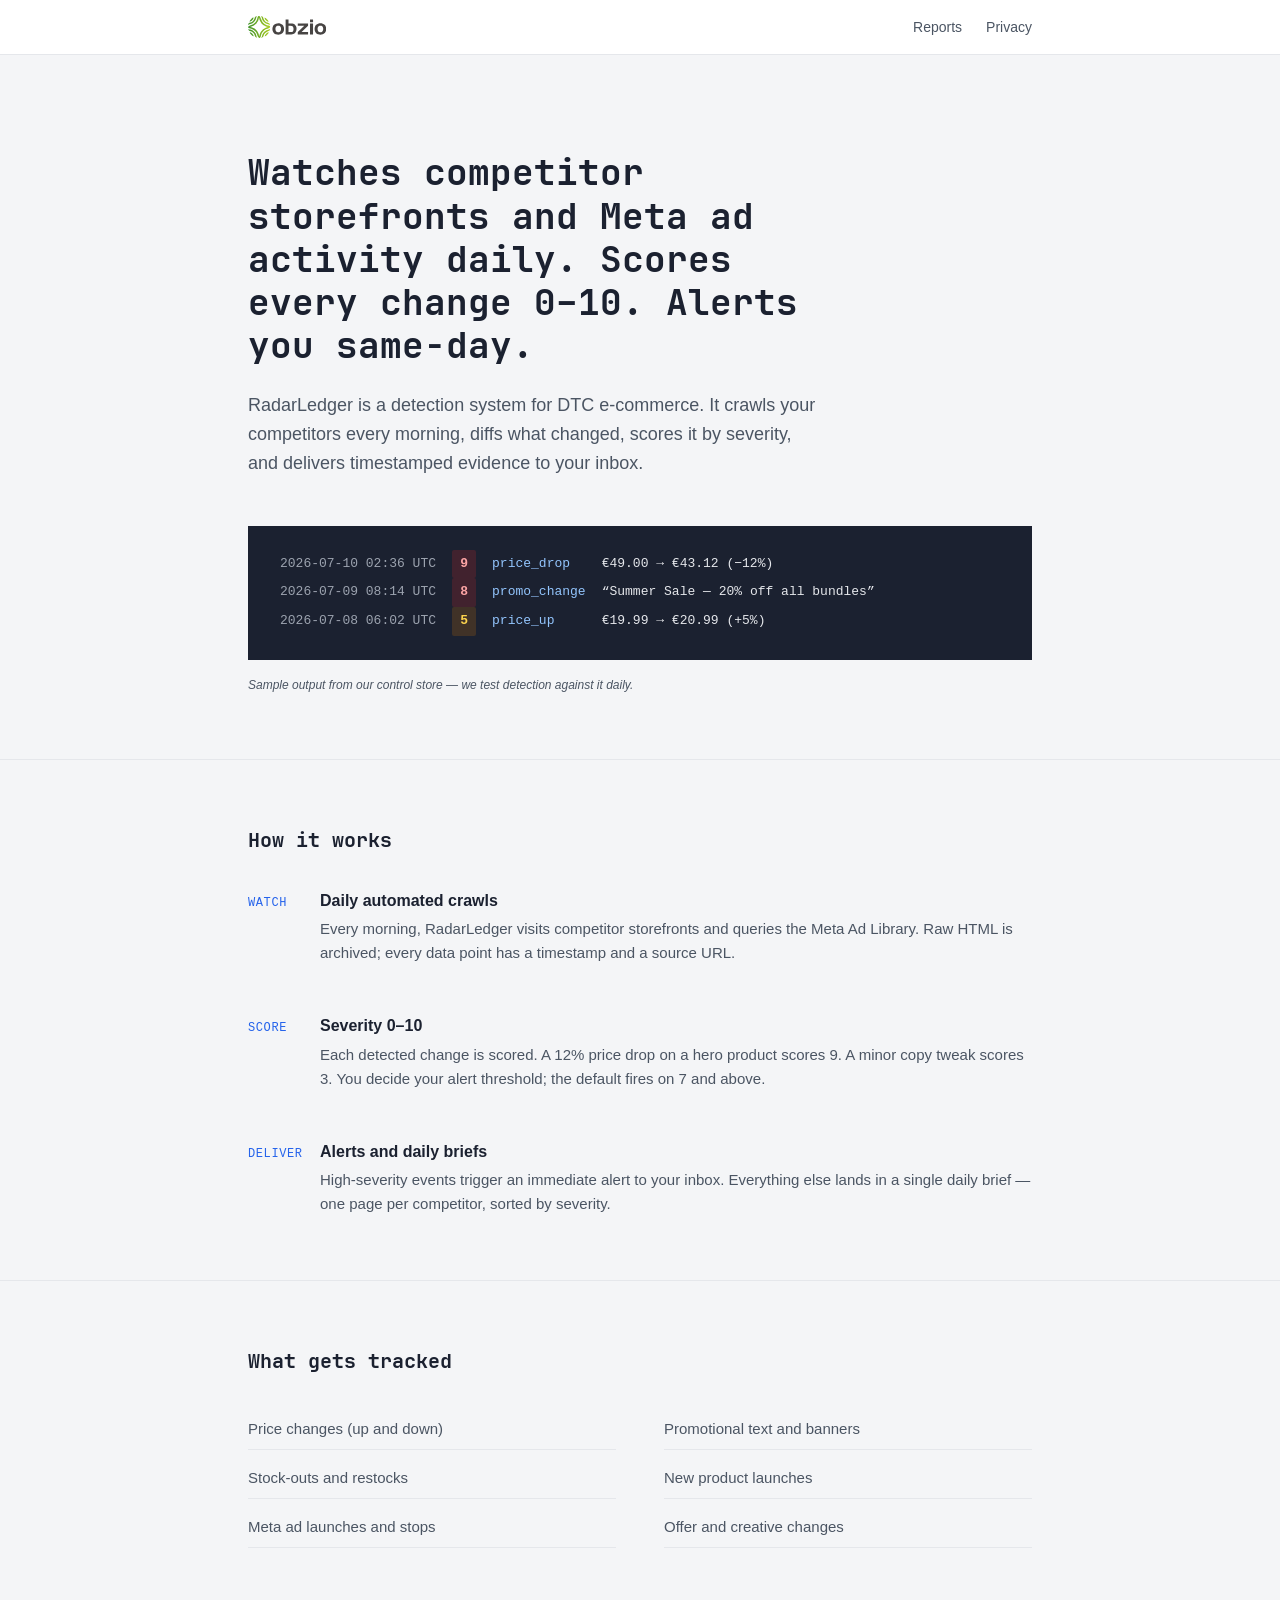
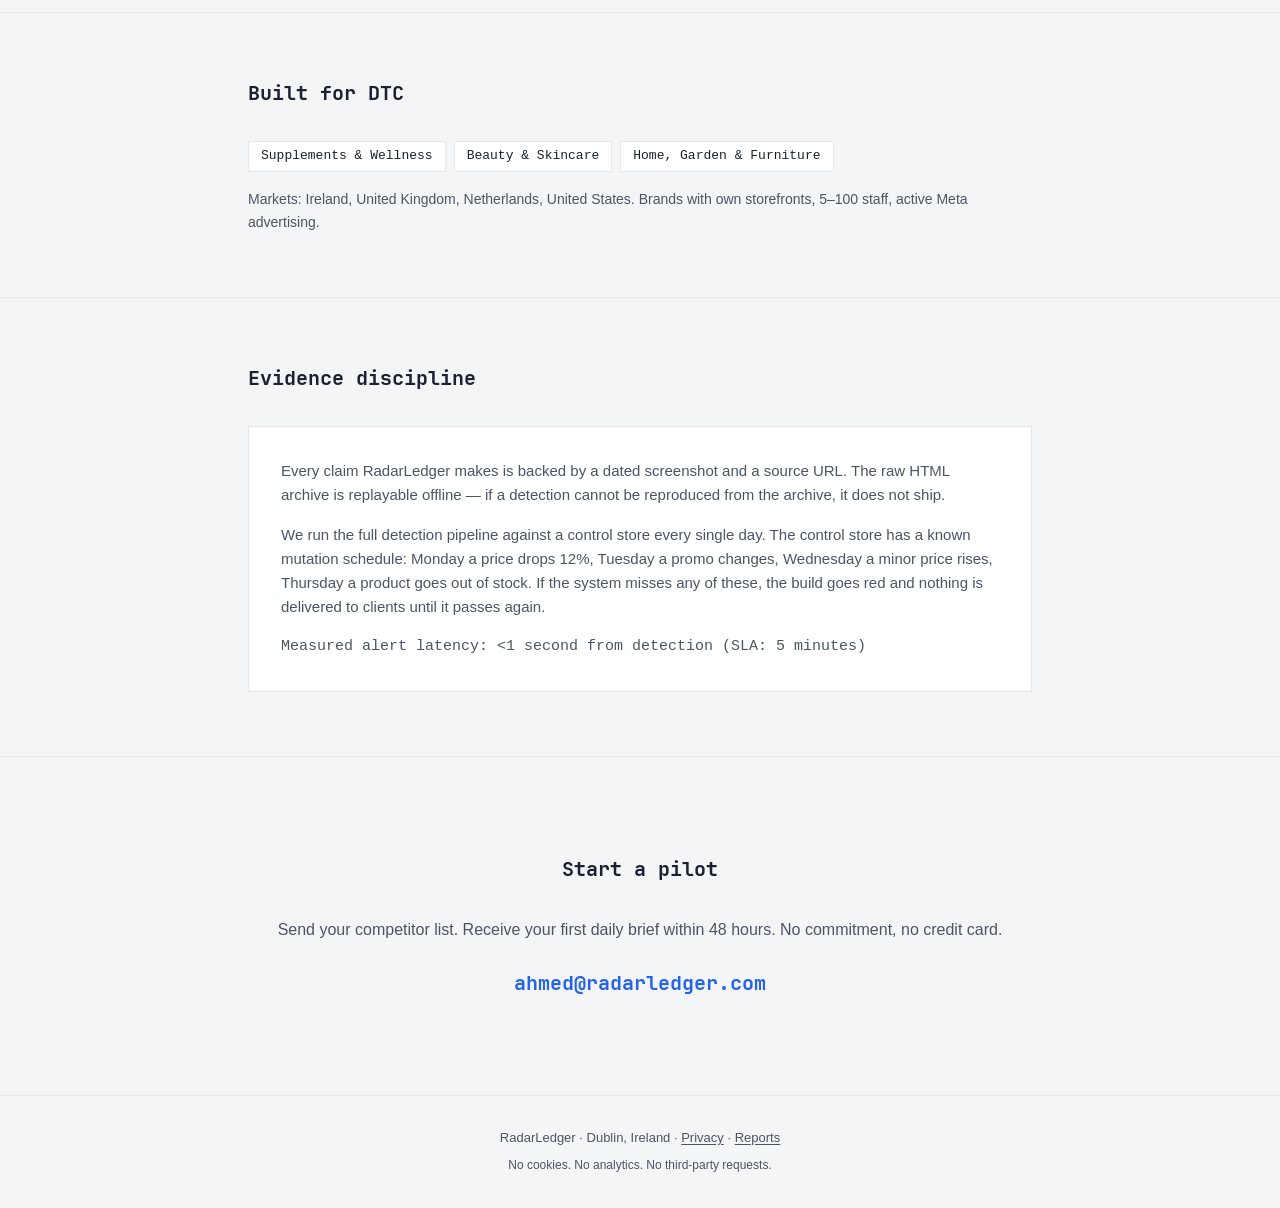
==== commit bb58e3f2: "brand(obzio): add official logo asset package and wire site brand layer Adds production-ready Obzio " ====
--- a/index.html
+++ b/index.html
@@ -5,23 +5,28 @@
   <meta name="viewport" content="width=device-width, initial-scale=1.0">
   <title>RadarLedger — Competitor Detection for DTC Brands</title>
   <meta name="description" content="RadarLedger watches competitor storefronts and Meta ad activity daily. Scores every change 0-10. Alerts you same-day.">
-  <link rel="icon" href="data:image/svg+xml,<svg xmlns='http://www.w3.org/2000/svg' viewBox='0 0 32 32'><circle cx='16' cy='16' r='14' fill='none' stroke='%232563EB' stroke-width='2'/><circle cx='16' cy='16' r='8' fill='none' stroke='%232563EB' stroke-width='1.5'/><circle cx='16' cy='16' r='2' fill='%232563EB'/><line x1='16' y1='2' x2='16' y2='6' stroke='%232563EB' stroke-width='1.5'/></svg>">
+  <link rel="icon" href="brand/icons/favicon.ico" sizes="any">
+  <link rel="icon" type="image/svg+xml" href="brand/obzio-favicon.svg">
+  <link rel="icon" type="image/png" sizes="32x32" href="brand/icons/favicon-32.png">
+  <link rel="icon" type="image/png" sizes="16x16" href="brand/icons/favicon-16.png">
+  <link rel="apple-touch-icon" sizes="180x180" href="brand/icons/apple-touch-icon-180.png">
+  <link rel="manifest" href="site.webmanifest">
+  <meta name="theme-color" content="#3E9029">
+  <meta property="og:site_name" content="Obzio">
+  <meta property="og:type" content="website">
+  <!-- og:image is root-relative for staging; prepend the production origin once the domain is confirmed -->
+  <meta property="og:image" content="brand/social/obzio-og.png">
+  <meta property="og:image:width" content="1200">
+  <meta property="og:image:height" content="630">
+  <meta name="twitter:card" content="summary_large_image">
+  <meta name="twitter:image" content="brand/social/obzio-og.png">
   <link rel="stylesheet" href="style.css">
 </head>
 <body>
   <header class="site-header">
     <div class="wrap">
-      <a href="/" class="wordmark" aria-label="RadarLedger home">
-        <svg width="24" height="24" viewBox="0 0 32 32" fill="none" xmlns="http://www.w3.org/2000/svg" aria-hidden="true">
-          <circle cx="16" cy="16" r="14" stroke="#2563EB" stroke-width="2"/>
-          <circle cx="16" cy="16" r="8" stroke="#2563EB" stroke-width="1.5"/>
-          <circle cx="16" cy="16" r="2" fill="#2563EB"/>
-          <line x1="16" y1="2" x2="16" y2="6" stroke="#2563EB" stroke-width="1.5"/>
-          <line x1="16" y1="26" x2="16" y2="30" stroke="#2563EB" stroke-width="1.5"/>
-          <line x1="2" y1="16" x2="6" y2="16" stroke="#2563EB" stroke-width="1.5"/>
-          <line x1="26" y1="16" x2="30" y2="16" stroke="#2563EB" stroke-width="1.5"/>
-        </svg>
-        <span>RadarLedger</span>
+      <a href="/" class="wordmark" aria-label="Obzio home">
+        <svg class="brand-logo" role="img" aria-label="Obzio" xmlns="http://www.w3.org/2000/svg" fill="none" viewBox="0 0 305.83 85.99"><defs><linearGradient id="og" x1="0" x2="87.01" y1="0" y2="0" gradientUnits="userSpaceOnUse"><stop offset="0" stop-color="#3e9029"/><stop offset="1" stop-color="#acce22"/></linearGradient></defs><path fill="#474443" d="M134.67 66.88c-2.07 2.07-4.55 3.59-7.46 4.57-2.91.97-5.91 1.46-9.01 1.46s-6.09-.49-8.97-1.46c-2.88-.98-5.35-2.48-7.41-4.49q-3.18-3.09-4.77-7.41a25.6 25.6 0 0 1-1.59-8.89q0-4.56 1.59-8.88c1.06-2.88 2.65-5.36 4.77-7.42 2.06-2.01 4.55-3.52 7.46-4.53q4.35-1.5 9-1.5c3.05 0 6.02.5 8.93 1.5 2.91 1.01 5.39 2.52 7.46 4.53 2.12 2.06 3.7 4.54 4.76 7.42q1.59 4.32 1.59 8.88c0 3.04-.53 6.01-1.59 8.89s-2.64 5.35-4.76 7.41zm-20.3-3.99c.38.16.75.3 1.1.4.35.11.69.2 1.02.25 2.61.38 5.05-.11 7.34-1.47 2.28-1.36 3.8-3.34 4.56-5.95.27-.92.48-1.91.61-2.97.14-1.06.2-2.14.2-3.22q-.15-3.585-1.71-6.81c-1.03-2.15-2.69-3.71-4.97-4.69-.49-.21-1-.38-1.55-.49-.54-.1-1.06-.19-1.55-.24-2.5-.22-4.83.35-7.01 1.71-2.17 1.36-3.64 3.26-4.4 5.71-.27.92-.47 1.89-.61 2.89-.14 1.01-.18 2-.12 2.98.05 2.55.64 4.96 1.75 7.21q1.665 3.39 5.34 4.77zm50.94-24.54h-6.93v24.46c.55.05 1.1.09 1.67.12s1.13.04 1.68.04c3.8.11 7.32-.19 10.55-.9 3.23-.7 5.07-3.5 5.5-8.39.06-.66.1-1.32.13-2 .02-.68.04-1.35.04-2-.06-1.19-.22-2.36-.49-3.5s-.71-2.2-1.31-3.18c-1.19-2.18-2.73-3.48-4.6-3.91q-2.82-.66-6.24-.66zm-6.93-24.86v15.57h9.78c3.32.05 6.44.49 9.38 1.3 2.93.82 5.49 2.61 7.66 5.38 1.79 2.29 3.04 4.8 3.75 7.54.71 2.75.98 5.56.81 8.44q-.405 9.45-5.82 14.88c-3.62 3.61-8.63 5.42-15.04 5.42h-21.85V13.49zm36.19 49.32L220 38.35h-25.43v-9.29h40.27v9.29l-25.43 24.46h25.43v9.21h-40.27zm59.75 9.21h-11.9V29.06h11.9zm0-47.85h-11.9V13.49h11.9zm45.15 42.71c-2.06 2.07-4.55 3.59-7.46 4.57-2.9.97-5.91 1.46-9 1.46-3.1 0-6.09-.49-8.97-1.46-2.88-.98-5.35-2.48-7.42-4.49q-3.18-3.09-4.77-7.41a25.6 25.6 0 0 1-1.59-8.89q0-4.56 1.59-8.88c1.06-2.88 2.65-5.36 4.77-7.42 2.07-2.01 4.55-3.52 7.46-4.53 2.91-1 5.91-1.5 9.01-1.5 3.04 0 6.02.5 8.92 1.5 2.91 1.01 5.4 2.52 7.46 4.53 2.12 2.06 3.71 4.54 4.77 7.42q1.59 4.32 1.59 8.88c0 3.04-.53 6.01-1.59 8.89q-1.59 4.32-4.77 7.41zm-20.29-3.99c.38.16.74.3 1.1.4.35.11.69.2 1.01.25 2.61.38 5.06-.11 7.34-1.47s3.8-3.34 4.56-5.95c.28-.92.48-1.91.62-2.97.13-1.06.2-2.14.2-3.22q-.165-3.585-1.71-6.81c-1.03-2.15-2.69-3.71-4.97-4.69-.49-.21-1.01-.38-1.55-.49-.55-.1-1.06-.19-1.55-.24-2.5-.22-4.84.35-7.01 1.71s-3.64 3.26-4.4 5.71c-.27.92-.48 1.89-.61 2.89-.14 1.01-.18 2-.13 2.98.06 2.55.64 4.96 1.76 7.21q1.665 3.39 5.34 4.77z"/><path fill="url(#og)" d="M43.96 9.92c-.35-1.47-.59-2.49-.99-3.05-.22.3-.35.76-.55 1.82a44 44 0 0 1-2.06 7.43q-1.35 3.57-3.33 6.81c-.89 1.44-1.82 2.78-2.76 4.01-.93 1.22-1.88 2.36-2.82 3.42-1.42 1.6-3.2 2.92-4.94 4.2-.74.55-1.48 1.1-2.18 1.66l-.12.08c-6.81 4.22-11.62 5.36-14.75 6.09l-1 .24c.24.06.53.12.89.19 2.59.48 5.06 1.16 7.43 2.06q3.57 1.335 6.81 3.33c1.44.89 2.78 1.82 4.02 2.76 1.22.93 2.36 1.88 3.42 2.82 1.59 1.41 2.91 3.2 4.19 4.94.55.74 1.1 1.48 1.66 2.17l.08.12c4.22 6.82 5.36 11.63 6.09 14.75.35 1.47.59 2.49.99 3.05.22-.3.35-.76.55-1.82a43.7 43.7 0 0 1 2.06-7.43Q48 66 49.98 62.76c.89-1.45 1.82-2.78 2.76-4.02.93-1.22 1.88-2.36 2.82-3.42 1.42-1.59 3.2-2.91 4.94-4.19.74-.55 1.48-1.1 2.18-1.66l.12-.08c6.81-4.22 11.62-5.36 14.75-6.1l1-.24c-.24-.05-.53-.11-.89-.18a44 44 0 0 1-7.43-2.06q-3.57-1.35-6.81-3.33c-1.45-.89-2.78-1.82-4.02-2.76a60 60 0 0 1-3.41-2.82c-1.6-1.42-2.92-3.2-4.2-4.94-.55-.74-1.1-1.48-1.66-2.17l-.08-.12c-4.22-6.82-5.36-11.63-6.09-14.75m34.08 26.97 2.36.61c5.11 1.34 6.61 3.21 6.08 5.22-.89 3.39-9.19 6.42-13 7.8-.61.23-1.1.41-1.38.52l-.06.02c-2.39.99-3.87 1.94-5.1 2.72-.77.49-1.45.92-2.18 1.29-1.28 1.25-1.91 1.71-2.47 2.11-.79.58-1.43 1.04-4.21 4.3-4.93 5.81-5.94 9.75-7.51 15.9l-.64 2.48c-.95 2.47-1.96 4.05-3 4.93-1.17 1.01-2.38 1.2-3.56.81-1.03-.34-1.98-1.15-2.84-2.23-1.86-2.36-3.42-6.2-4.36-9.15-1.25-3.93-2.01-5.43-3.21-7.81-.48-.95-1.02-2.03-1.68-3.43-1.26-1.28-1.71-1.9-2.11-2.46-.58-.79-1.04-1.44-4.3-4.21-5.81-4.93-9.75-5.94-15.9-7.51l-2.36-.61C1.5 46.85 0 44.98.53 42.97c.89-3.39 9.19-6.42 13-7.8.66-.24 1.17-.43 1.44-.54 2.38-.99 3.87-1.93 5.1-2.73.77-.48 1.45-.92 2.18-1.28 1.28-1.26 1.91-1.71 2.47-2.11.79-.58 1.43-1.04 4.21-4.31 4.93-5.81 5.94-9.74 7.51-15.89l.64-2.48c.83-2.16 1.71-3.62 2.61-4.51.98-.96 2-1.32 3.03-1.23.97.08 1.89.58 2.73 1.36 1.26 1.17 2.4 3.02 3.36 5.01 1.36 2.82 2.33 5.3 3.23 7.57 2.24 5.7 3.99 10.15 10.11 15.35 5.8 4.93 9.74 5.94 15.89 7.51m-7.31 32.38c2.72-2.72 6.08-4.87 8.91-5.28.22-.03.45 0 .67.11.58.27.83.97.55 1.55-1.06 2.22-3.4 5.14-6.01 7.75-2.59 2.58-5.49 4.91-7.69 5.98-.21.13-.47.18-.73.14-.64-.09-1.09-.68-1-1.32.41-2.8 2.53-6.14 5.24-8.86zm-7.12-7.39c4.32-4.29 9.86-7.35 16.08-8.56l1.02-.18c1.48-.24 2.79-.47 3.16-1.48.14-.49.59-.84 1.12-.84.65 0 1.18.52 1.18 1.17 0 5.5-4.88 6.9-8.06 7.81-.56.16-1.05.3-1.37.42-3.43 1.29-6.66 3.41-9.33 6.09-2.59 2.62-4.65 5.75-5.83 9.15-.1.28-.22.7-.35 1.18-.89 3.13-2.31 8.12-7.72 8.05a1.16 1.16 0 0 1-1.2-.98c-.11-.64.33-1.24.96-1.34.85-.14 1.1-1.62 1.33-3.08.07-.43.15-.87.23-1.28 1.31-6.21 4.42-11.8 8.78-16.13m-46.53 7.08c2.72 2.72 4.87 6.07 5.28 8.91.03.22 0 .45-.11.67-.27.58-.97.82-1.55.55-2.22-1.06-5.14-3.41-7.75-6.02-2.58-2.59-4.91-5.48-5.98-7.68-.13-.22-.18-.47-.14-.74.09-.64.68-1.08 1.32-.99 2.82.41 6.2 2.56 8.93 5.3m7.39-7.12c4.29 4.32 7.35 9.86 8.56 16.08l.17 1.01c.25 1.48.48 2.8 1.49 3.16.49.15.84.6.84 1.13 0 .65-.52 1.17-1.17 1.17-5.5 0-6.9-4.87-7.81-8.06-.16-.55-.3-1.05-.42-1.37-1.29-3.43-3.41-6.65-6.09-9.32-2.61-2.6-5.75-4.65-9.15-5.83-.28-.1-.71-.22-1.18-.36-3.13-.88-8.12-2.3-8.05-7.71-.03-.59.39-1.11.98-1.2.64-.11 1.24.32 1.34.96.14.85 1.62 1.09 3.08 1.33.43.07.87.14 1.28.23 6.21 1.31 11.8 4.42 16.13 8.78m-8.19-45.42c-2.72 2.72-6.07 4.87-8.91 5.28-.22.03-.45 0-.67-.11a1.17 1.17 0 0 1-.55-1.56c1.06-2.21 3.41-5.13 6.01-7.74 2.59-2.59 5.49-4.91 7.69-5.99.21-.12.47-.17.73-.13.64.09 1.09.68 1 1.32-.4 2.8-2.53 6.14-5.24 8.86zm7.12 7.39c-4.32 4.29-9.86 7.35-16.08 8.56l-1.02.17c-1.48.25-2.79.48-3.16 1.49-.14.49-.59.84-1.12.84-.65 0-1.18-.52-1.18-1.17 0-5.5 4.88-6.9 8.06-7.81.56-.16 1.05-.31 1.37-.42 3.43-1.29 6.66-3.41 9.33-6.09 2.6-2.62 4.65-5.75 5.83-9.15.1-.28.22-.71.35-1.18C26.67 5.92 28.09.93 33.5 1c.58-.03 1.11.39 1.2.98.11.63-.33 1.24-.96 1.34-.85.14-1.09 1.62-1.33 3.07-.07.44-.15.88-.23 1.29a32.1 32.1 0 0 1-8.78 16.13m46.53-7.08c-2.72-2.72-4.87-6.08-5.28-8.91-.03-.22 0-.45.11-.67.27-.58.97-.82 1.55-.55 2.22 1.06 5.14 3.41 7.75 6.01 2.58 2.59 4.91 5.49 5.98 7.69.13.21.18.47.14.74-.09.64-.68 1.08-1.32.99-2.82-.41-6.19-2.56-8.93-5.3m-7.39 7.12c-4.29-4.32-7.35-9.86-8.56-16.08l-.17-1.01c-.25-1.49-.48-2.8-1.49-3.17-.49-.14-.84-.59-.84-1.12 0-.65.52-1.17 1.17-1.17 5.5 0 6.9 4.87 7.81 8.06.16.55.3 1.05.42 1.37 1.29 3.42 3.41 6.65 6.09 9.32 2.62 2.6 5.75 4.65 9.15 5.83.28.1.7.22 1.18.36 3.13.88 8.12 2.3 8.05 7.71.03.58-.39 1.11-.98 1.2a1.16 1.16 0 0 1-1.34-.96c-.14-.85-1.62-1.09-3.07-1.33-.44-.07-.88-.14-1.29-.23a32.1 32.1 0 0 1-16.13-8.78"/></svg>
       </a>
       <nav class="site-nav">
         <a href="reports.html">Reports</a>
--- a/style.css
+++ b/style.css
@@ -42,6 +42,7 @@
 .site-header .wrap { display: flex; justify-content: space-between; align-items: center; }
 .wordmark { display: flex; align-items: center; gap: var(--space-xs); text-decoration: none; color: var(--ink); }
 .wordmark svg { width: 24px; height: 24px; }
+.wordmark .brand-logo { width: auto; height: 22px; display: block; }
 .wordmark span { font-family: var(--font-display); font-weight: 700; font-size: 1.125rem; letter-spacing: -0.02em; }
 .site-nav { display: flex; gap: var(--space-md); }
 .site-nav a { color: var(--muted); text-decoration: none; font-size: 0.875rem; font-weight: 500; }
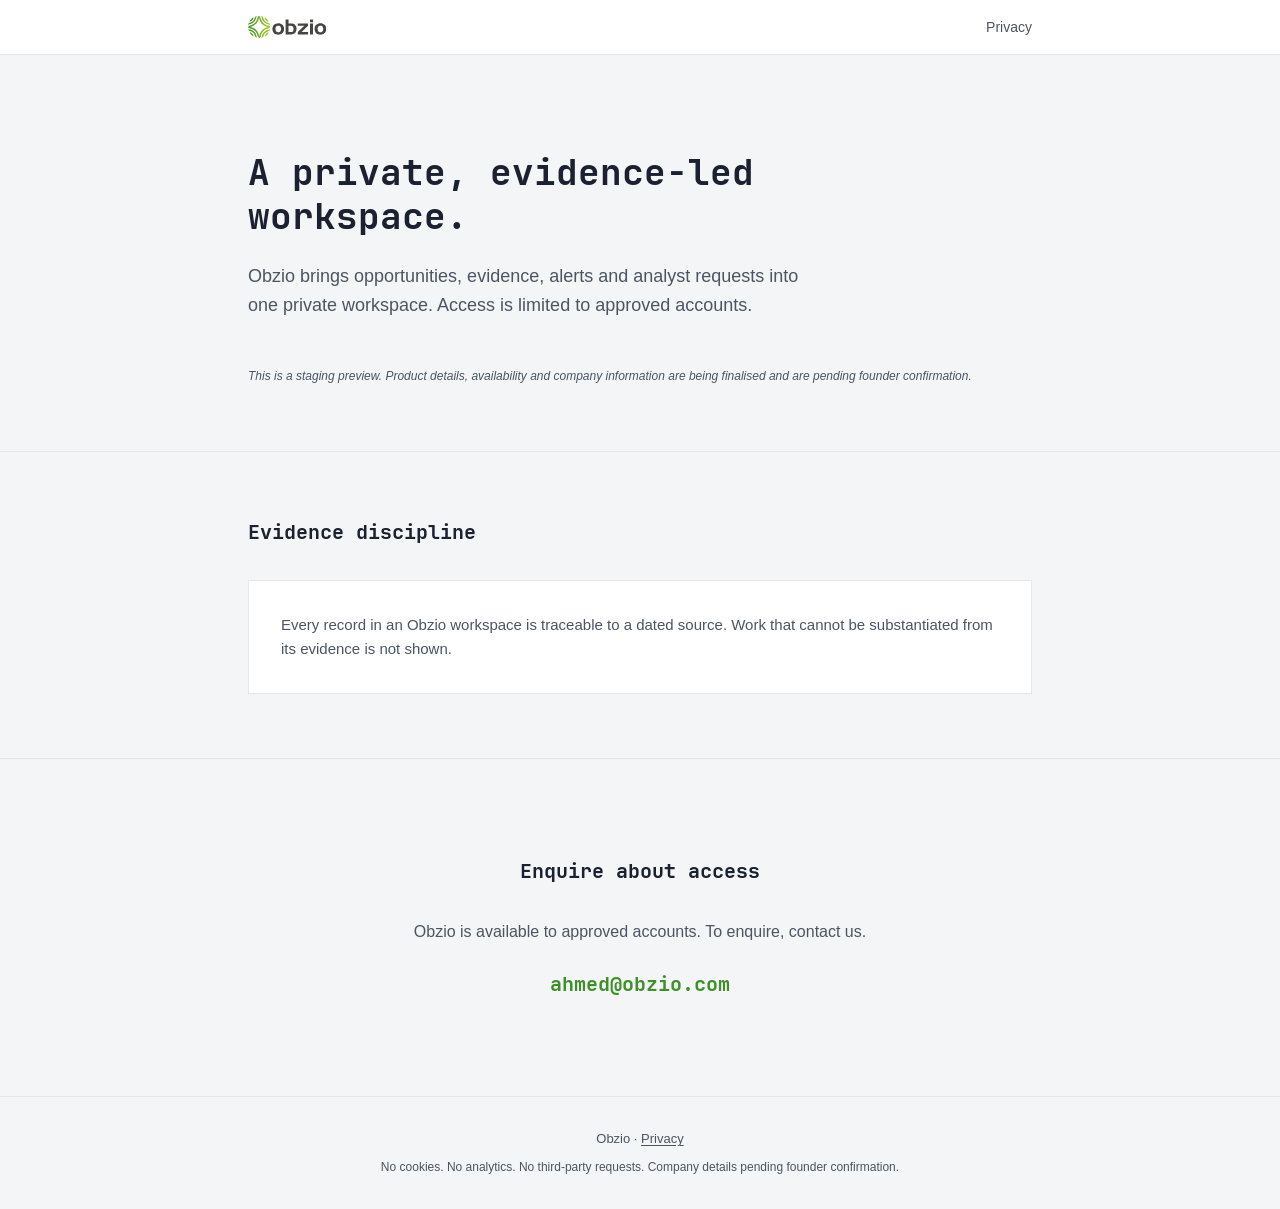
==== commit dfec6bba: "site(obzio): harden public preview — rebrand, CRO-neutral copy, remove unsupported claims Canonical " ====
--- a/index.html
+++ b/index.html
@@ -3,8 +3,8 @@
 <head>
   <meta charset="UTF-8">
   <meta name="viewport" content="width=device-width, initial-scale=1.0">
-  <title>RadarLedger — Competitor Detection for DTC Brands</title>
-  <meta name="description" content="RadarLedger watches competitor storefronts and Meta ad activity daily. Scores every change 0-10. Alerts you same-day.">
+  <title>Obzio — Private evidence-led workspace</title>
+  <meta name="description" content="Obzio is a private, evidence-led workspace for approved accounts. Staging preview.">
   <link rel="icon" href="brand/icons/favicon.ico" sizes="any">
   <link rel="icon" type="image/svg+xml" href="brand/obzio-favicon.svg">
   <link rel="icon" type="image/png" sizes="32x32" href="brand/icons/favicon-32.png">
@@ -29,7 +29,6 @@
         <svg class="brand-logo" role="img" aria-label="Obzio" xmlns="http://www.w3.org/2000/svg" fill="none" viewBox="0 0 305.83 85.99"><defs><linearGradient id="og" x1="0" x2="87.01" y1="0" y2="0" gradientUnits="userSpaceOnUse"><stop offset="0" stop-color="#3e9029"/><stop offset="1" stop-color="#acce22"/></linearGradient></defs><path fill="#474443" d="M134.67 66.88c-2.07 2.07-4.55 3.59-7.46 4.57-2.91.97-5.91 1.46-9.01 1.46s-6.09-.49-8.97-1.46c-2.88-.98-5.35-2.48-7.41-4.49q-3.18-3.09-4.77-7.41a25.6 25.6 0 0 1-1.59-8.89q0-4.56 1.59-8.88c1.06-2.88 2.65-5.36 4.77-7.42 2.06-2.01 4.55-3.52 7.46-4.53q4.35-1.5 9-1.5c3.05 0 6.02.5 8.93 1.5 2.91 1.01 5.39 2.52 7.46 4.53 2.12 2.06 3.7 4.54 4.76 7.42q1.59 4.32 1.59 8.88c0 3.04-.53 6.01-1.59 8.89s-2.64 5.35-4.76 7.41zm-20.3-3.99c.38.16.75.3 1.1.4.35.11.69.2 1.02.25 2.61.38 5.05-.11 7.34-1.47 2.28-1.36 3.8-3.34 4.56-5.95.27-.92.48-1.91.61-2.97.14-1.06.2-2.14.2-3.22q-.15-3.585-1.71-6.81c-1.03-2.15-2.69-3.71-4.97-4.69-.49-.21-1-.38-1.55-.49-.54-.1-1.06-.19-1.55-.24-2.5-.22-4.83.35-7.01 1.71-2.17 1.36-3.64 3.26-4.4 5.71-.27.92-.47 1.89-.61 2.89-.14 1.01-.18 2-.12 2.98.05 2.55.64 4.96 1.75 7.21q1.665 3.39 5.34 4.77zm50.94-24.54h-6.93v24.46c.55.05 1.1.09 1.67.12s1.13.04 1.68.04c3.8.11 7.32-.19 10.55-.9 3.23-.7 5.07-3.5 5.5-8.39.06-.66.1-1.32.13-2 .02-.68.04-1.35.04-2-.06-1.19-.22-2.36-.49-3.5s-.71-2.2-1.31-3.18c-1.19-2.18-2.73-3.48-4.6-3.91q-2.82-.66-6.24-.66zm-6.93-24.86v15.57h9.78c3.32.05 6.44.49 9.38 1.3 2.93.82 5.49 2.61 7.66 5.38 1.79 2.29 3.04 4.8 3.75 7.54.71 2.75.98 5.56.81 8.44q-.405 9.45-5.82 14.88c-3.62 3.61-8.63 5.42-15.04 5.42h-21.85V13.49zm36.19 49.32L220 38.35h-25.43v-9.29h40.27v9.29l-25.43 24.46h25.43v9.21h-40.27zm59.75 9.21h-11.9V29.06h11.9zm0-47.85h-11.9V13.49h11.9zm45.15 42.71c-2.06 2.07-4.55 3.59-7.46 4.57-2.9.97-5.91 1.46-9 1.46-3.1 0-6.09-.49-8.97-1.46-2.88-.98-5.35-2.48-7.42-4.49q-3.18-3.09-4.77-7.41a25.6 25.6 0 0 1-1.59-8.89q0-4.56 1.59-8.88c1.06-2.88 2.65-5.36 4.77-7.42 2.07-2.01 4.55-3.52 7.46-4.53 2.91-1 5.91-1.5 9.01-1.5 3.04 0 6.02.5 8.92 1.5 2.91 1.01 5.4 2.52 7.46 4.53 2.12 2.06 3.71 4.54 4.77 7.42q1.59 4.32 1.59 8.88c0 3.04-.53 6.01-1.59 8.89q-1.59 4.32-4.77 7.41zm-20.29-3.99c.38.16.74.3 1.1.4.35.11.69.2 1.01.25 2.61.38 5.06-.11 7.34-1.47s3.8-3.34 4.56-5.95c.28-.92.48-1.91.62-2.97.13-1.06.2-2.14.2-3.22q-.165-3.585-1.71-6.81c-1.03-2.15-2.69-3.71-4.97-4.69-.49-.21-1.01-.38-1.55-.49-.55-.1-1.06-.19-1.55-.24-2.5-.22-4.84.35-7.01 1.71s-3.64 3.26-4.4 5.71c-.27.92-.48 1.89-.61 2.89-.14 1.01-.18 2-.13 2.98.06 2.55.64 4.96 1.76 7.21q1.665 3.39 5.34 4.77z"/><path fill="url(#og)" d="M43.96 9.92c-.35-1.47-.59-2.49-.99-3.05-.22.3-.35.76-.55 1.82a44 44 0 0 1-2.06 7.43q-1.35 3.57-3.33 6.81c-.89 1.44-1.82 2.78-2.76 4.01-.93 1.22-1.88 2.36-2.82 3.42-1.42 1.6-3.2 2.92-4.94 4.2-.74.55-1.48 1.1-2.18 1.66l-.12.08c-6.81 4.22-11.62 5.36-14.75 6.09l-1 .24c.24.06.53.12.89.19 2.59.48 5.06 1.16 7.43 2.06q3.57 1.335 6.81 3.33c1.44.89 2.78 1.82 4.02 2.76 1.22.93 2.36 1.88 3.42 2.82 1.59 1.41 2.91 3.2 4.19 4.94.55.74 1.1 1.48 1.66 2.17l.08.12c4.22 6.82 5.36 11.63 6.09 14.75.35 1.47.59 2.49.99 3.05.22-.3.35-.76.55-1.82a43.7 43.7 0 0 1 2.06-7.43Q48 66 49.98 62.76c.89-1.45 1.82-2.78 2.76-4.02.93-1.22 1.88-2.36 2.82-3.42 1.42-1.59 3.2-2.91 4.94-4.19.74-.55 1.48-1.1 2.18-1.66l.12-.08c6.81-4.22 11.62-5.36 14.75-6.1l1-.24c-.24-.05-.53-.11-.89-.18a44 44 0 0 1-7.43-2.06q-3.57-1.35-6.81-3.33c-1.45-.89-2.78-1.82-4.02-2.76a60 60 0 0 1-3.41-2.82c-1.6-1.42-2.92-3.2-4.2-4.94-.55-.74-1.1-1.48-1.66-2.17l-.08-.12c-4.22-6.82-5.36-11.63-6.09-14.75m34.08 26.97 2.36.61c5.11 1.34 6.61 3.21 6.08 5.22-.89 3.39-9.19 6.42-13 7.8-.61.23-1.1.41-1.38.52l-.06.02c-2.39.99-3.87 1.94-5.1 2.72-.77.49-1.45.92-2.18 1.29-1.28 1.25-1.91 1.71-2.47 2.11-.79.58-1.43 1.04-4.21 4.3-4.93 5.81-5.94 9.75-7.51 15.9l-.64 2.48c-.95 2.47-1.96 4.05-3 4.93-1.17 1.01-2.38 1.2-3.56.81-1.03-.34-1.98-1.15-2.84-2.23-1.86-2.36-3.42-6.2-4.36-9.15-1.25-3.93-2.01-5.43-3.21-7.81-.48-.95-1.02-2.03-1.68-3.43-1.26-1.28-1.71-1.9-2.11-2.46-.58-.79-1.04-1.44-4.3-4.21-5.81-4.93-9.75-5.94-15.9-7.51l-2.36-.61C1.5 46.85 0 44.98.53 42.97c.89-3.39 9.19-6.42 13-7.8.66-.24 1.17-.43 1.44-.54 2.38-.99 3.87-1.93 5.1-2.73.77-.48 1.45-.92 2.18-1.28 1.28-1.26 1.91-1.71 2.47-2.11.79-.58 1.43-1.04 4.21-4.31 4.93-5.81 5.94-9.74 7.51-15.89l.64-2.48c.83-2.16 1.71-3.62 2.61-4.51.98-.96 2-1.32 3.03-1.23.97.08 1.89.58 2.73 1.36 1.26 1.17 2.4 3.02 3.36 5.01 1.36 2.82 2.33 5.3 3.23 7.57 2.24 5.7 3.99 10.15 10.11 15.35 5.8 4.93 9.74 5.94 15.89 7.51m-7.31 32.38c2.72-2.72 6.08-4.87 8.91-5.28.22-.03.45 0 .67.11.58.27.83.97.55 1.55-1.06 2.22-3.4 5.14-6.01 7.75-2.59 2.58-5.49 4.91-7.69 5.98-.21.13-.47.18-.73.14-.64-.09-1.09-.68-1-1.32.41-2.8 2.53-6.14 5.24-8.86zm-7.12-7.39c4.32-4.29 9.86-7.35 16.08-8.56l1.02-.18c1.48-.24 2.79-.47 3.16-1.48.14-.49.59-.84 1.12-.84.65 0 1.18.52 1.18 1.17 0 5.5-4.88 6.9-8.06 7.81-.56.16-1.05.3-1.37.42-3.43 1.29-6.66 3.41-9.33 6.09-2.59 2.62-4.65 5.75-5.83 9.15-.1.28-.22.7-.35 1.18-.89 3.13-2.31 8.12-7.72 8.05a1.16 1.16 0 0 1-1.2-.98c-.11-.64.33-1.24.96-1.34.85-.14 1.1-1.62 1.33-3.08.07-.43.15-.87.23-1.28 1.31-6.21 4.42-11.8 8.78-16.13m-46.53 7.08c2.72 2.72 4.87 6.07 5.28 8.91.03.22 0 .45-.11.67-.27.58-.97.82-1.55.55-2.22-1.06-5.14-3.41-7.75-6.02-2.58-2.59-4.91-5.48-5.98-7.68-.13-.22-.18-.47-.14-.74.09-.64.68-1.08 1.32-.99 2.82.41 6.2 2.56 8.93 5.3m7.39-7.12c4.29 4.32 7.35 9.86 8.56 16.08l.17 1.01c.25 1.48.48 2.8 1.49 3.16.49.15.84.6.84 1.13 0 .65-.52 1.17-1.17 1.17-5.5 0-6.9-4.87-7.81-8.06-.16-.55-.3-1.05-.42-1.37-1.29-3.43-3.41-6.65-6.09-9.32-2.61-2.6-5.75-4.65-9.15-5.83-.28-.1-.71-.22-1.18-.36-3.13-.88-8.12-2.3-8.05-7.71-.03-.59.39-1.11.98-1.2.64-.11 1.24.32 1.34.96.14.85 1.62 1.09 3.08 1.33.43.07.87.14 1.28.23 6.21 1.31 11.8 4.42 16.13 8.78m-8.19-45.42c-2.72 2.72-6.07 4.87-8.91 5.28-.22.03-.45 0-.67-.11a1.17 1.17 0 0 1-.55-1.56c1.06-2.21 3.41-5.13 6.01-7.74 2.59-2.59 5.49-4.91 7.69-5.99.21-.12.47-.17.73-.13.64.09 1.09.68 1 1.32-.4 2.8-2.53 6.14-5.24 8.86zm7.12 7.39c-4.32 4.29-9.86 7.35-16.08 8.56l-1.02.17c-1.48.25-2.79.48-3.16 1.49-.14.49-.59.84-1.12.84-.65 0-1.18-.52-1.18-1.17 0-5.5 4.88-6.9 8.06-7.81.56-.16 1.05-.31 1.37-.42 3.43-1.29 6.66-3.41 9.33-6.09 2.6-2.62 4.65-5.75 5.83-9.15.1-.28.22-.71.35-1.18C26.67 5.92 28.09.93 33.5 1c.58-.03 1.11.39 1.2.98.11.63-.33 1.24-.96 1.34-.85.14-1.09 1.62-1.33 3.07-.07.44-.15.88-.23 1.29a32.1 32.1 0 0 1-8.78 16.13m46.53-7.08c-2.72-2.72-4.87-6.08-5.28-8.91-.03-.22 0-.45.11-.67.27-.58.97-.82 1.55-.55 2.22 1.06 5.14 3.41 7.75 6.01 2.58 2.59 4.91 5.49 5.98 7.69.13.21.18.47.14.74-.09.64-.68 1.08-1.32.99-2.82-.41-6.19-2.56-8.93-5.3m-7.39 7.12c-4.29-4.32-7.35-9.86-8.56-16.08l-.17-1.01c-.25-1.49-.48-2.8-1.49-3.17-.49-.14-.84-.59-.84-1.12 0-.65.52-1.17 1.17-1.17 5.5 0 6.9 4.87 7.81 8.06.16.55.3 1.05.42 1.37 1.29 3.42 3.41 6.65 6.09 9.32 2.62 2.6 5.75 4.65 9.15 5.83.28.1.7.22 1.18.36 3.13.88 8.12 2.3 8.05 7.71.03.58-.39 1.11-.98 1.2a1.16 1.16 0 0 1-1.34-.96c-.14-.85-1.62-1.09-3.07-1.33-.44-.07-.88-.14-1.29-.23a32.1 32.1 0 0 1-16.13-8.78"/></svg>
       </a>
       <nav class="site-nav">
-        <a href="reports.html">Reports</a>
         <a href="privacy.html">Privacy</a>
       </nav>
     </div>
@@ -38,87 +37,9 @@
   <main>
     <section class="hero">
       <div class="wrap">
-        <h1>Watches competitor storefronts and Meta ad activity daily. Scores every change 0&ndash;10. Alerts you same-day.</h1>
-        <p class="hero-sub">RadarLedger is a detection system for DTC e-commerce. It crawls your competitors every morning, diffs what changed, scores it by severity, and delivers timestamped evidence to your inbox.</p>
-
-        <div class="ledger-strip" aria-label="Sample detection events from control store">
-          <ol>
-            <li>
-              <span class="ts">2026-07-10 02:36 UTC</span>
-              <span class="sev sev-high">9</span>
-              <span class="evt">price_drop</span>
-              <span class="detail">&euro;49.00 &rarr; &euro;43.12 (&minus;12%)</span>
-            </li>
-            <li>
-              <span class="ts">2026-07-09 08:14 UTC</span>
-              <span class="sev sev-high">8</span>
-              <span class="evt">promo_change</span>
-              <span class="detail">&ldquo;Summer Sale &mdash; 20% off all bundles&rdquo;</span>
-            </li>
-            <li>
-              <span class="ts">2026-07-08 06:02 UTC</span>
-              <span class="sev sev-med">5</span>
-              <span class="evt">price_up</span>
-              <span class="detail">&euro;19.99 &rarr; &euro;20.99 (+5%)</span>
-            </li>
-          </ol>
-        </div>
-        <p class="ledger-caption">Sample output from our control store &mdash; we test detection against it daily.</p>
-      </div>
-    </section>
-
-    <section>
-      <div class="wrap">
-        <h2 class="section-title">How it works</h2>
-        <div class="how-steps">
-          <div class="how-step">
-            <span class="step-label">Watch</span>
-            <div>
-              <h3>Daily automated crawls</h3>
-              <p>Every morning, RadarLedger visits competitor storefronts and queries the Meta Ad Library. Raw HTML is archived; every data point has a timestamp and a source URL.</p>
-            </div>
-          </div>
-          <div class="how-step">
-            <span class="step-label">Score</span>
-            <div>
-              <h3>Severity 0&ndash;10</h3>
-              <p>Each detected change is scored. A 12% price drop on a hero product scores 9. A minor copy tweak scores 3. You decide your alert threshold; the default fires on 7 and above.</p>
-            </div>
-          </div>
-          <div class="how-step">
-            <span class="step-label">Deliver</span>
-            <div>
-              <h3>Alerts and daily briefs</h3>
-              <p>High-severity events trigger an immediate alert to your inbox. Everything else lands in a single daily brief &mdash; one page per competitor, sorted by severity.</p>
-            </div>
-          </div>
-        </div>
-      </div>
-    </section>
-
-    <section>
-      <div class="wrap">
-        <h2 class="section-title">What gets tracked</h2>
-        <ul class="tracked-grid">
-          <li>Price changes (up and down)</li>
-          <li>Promotional text and banners</li>
-          <li>Stock-outs and restocks</li>
-          <li>New product launches</li>
-          <li>Meta ad launches and stops</li>
-          <li>Offer and creative changes</li>
-        </ul>
-      </div>
-    </section>
-
-    <section>
-      <div class="wrap">
-        <h2 class="section-title">Built for DTC</h2>
-        <ul class="vertical-tags">
-          <li>Supplements &amp; Wellness</li>
-          <li>Beauty &amp; Skincare</li>
-          <li>Home, Garden &amp; Furniture</li>
-        </ul>
-        <p class="markets">Markets: Ireland, United Kingdom, Netherlands, United States. Brands with own storefronts, 5&ndash;100 staff, active Meta advertising.</p>
+        <h1>A private, evidence-led workspace.</h1>
+        <p class="hero-sub">Obzio brings opportunities, evidence, alerts and analyst requests into one private workspace. Access is limited to approved accounts.</p>
+        <p class="ledger-caption">This is a staging preview. Product details, availability and company information are being finalised and are pending founder confirmation.</p>
       </div>
     </section>
 
@@ -126,26 +47,24 @@
       <div class="wrap">
         <h2 class="section-title">Evidence discipline</h2>
         <div class="evidence-block">
-          <p>Every claim RadarLedger makes is backed by a dated screenshot and a source URL. The raw HTML archive is replayable offline &mdash; if a detection cannot be reproduced from the archive, it does not ship.</p>
-          <p>We run the full detection pipeline against a control store every single day. The control store has a known mutation schedule: Monday a price drops 12%, Tuesday a promo changes, Wednesday a minor price rises, Thursday a product goes out of stock. If the system misses any of these, the build goes red and nothing is delivered to clients until it passes again.</p>
-          <p class="evidence-stat">Measured alert latency: &lt;1 second from detection (SLA: 5 minutes)</p>
+          <p>Every record in an Obzio workspace is traceable to a dated source. Work that cannot be substantiated from its evidence is not shown.</p>
         </div>
       </div>
     </section>
 
     <section class="cta-section">
       <div class="wrap">
-        <h2 class="section-title">Start a pilot</h2>
-        <p>Send your competitor list. Receive your first daily brief within 48 hours. No commitment, no credit card.</p>
-        <a href="mailto:ahmed@radarledger.com" class="cta-email">ahmed@radarledger.com</a>
+        <h2 class="section-title">Enquire about access</h2>
+        <p>Obzio is available to approved accounts. To enquire, contact us.</p>
+        <a href="mailto:ahmed@obzio.com" class="cta-email">ahmed@obzio.com</a>
       </div>
     </section>
   </main>
 
   <footer class="site-footer">
     <div class="wrap">
-      <p>RadarLedger &middot; Dublin, Ireland &middot; <a href="privacy.html">Privacy</a> &middot; <a href="reports.html">Reports</a></p>
-      <span class="no-track">No cookies. No analytics. No third-party requests.</span>
+      <p>Obzio &middot; <a href="privacy.html">Privacy</a></p>
+      <span class="no-track">No cookies. No analytics. No third-party requests. Company details pending founder confirmation.</span>
     </div>
   </footer>
 </body>
--- a/style.css
+++ b/style.css
@@ -1,4 +1,4 @@
-/* RadarLedger — Detection Instrument for Commerce */
+/* Obzio — private evidence-led workspace (staging preview) */
 /* Zero external requests. Self-hosted font. No cookies. No tracking. */
 
 @font-face {
@@ -13,7 +13,7 @@
   --ink: #1B2130;
   --paper: #F4F5F7;
   --surface: #FFFFFF;
-  --signal: #2563EB;
+  --signal: #3E9029;
   --alert: #DC2626;
   --muted: #4B5563;
   --amber: #D97706;
